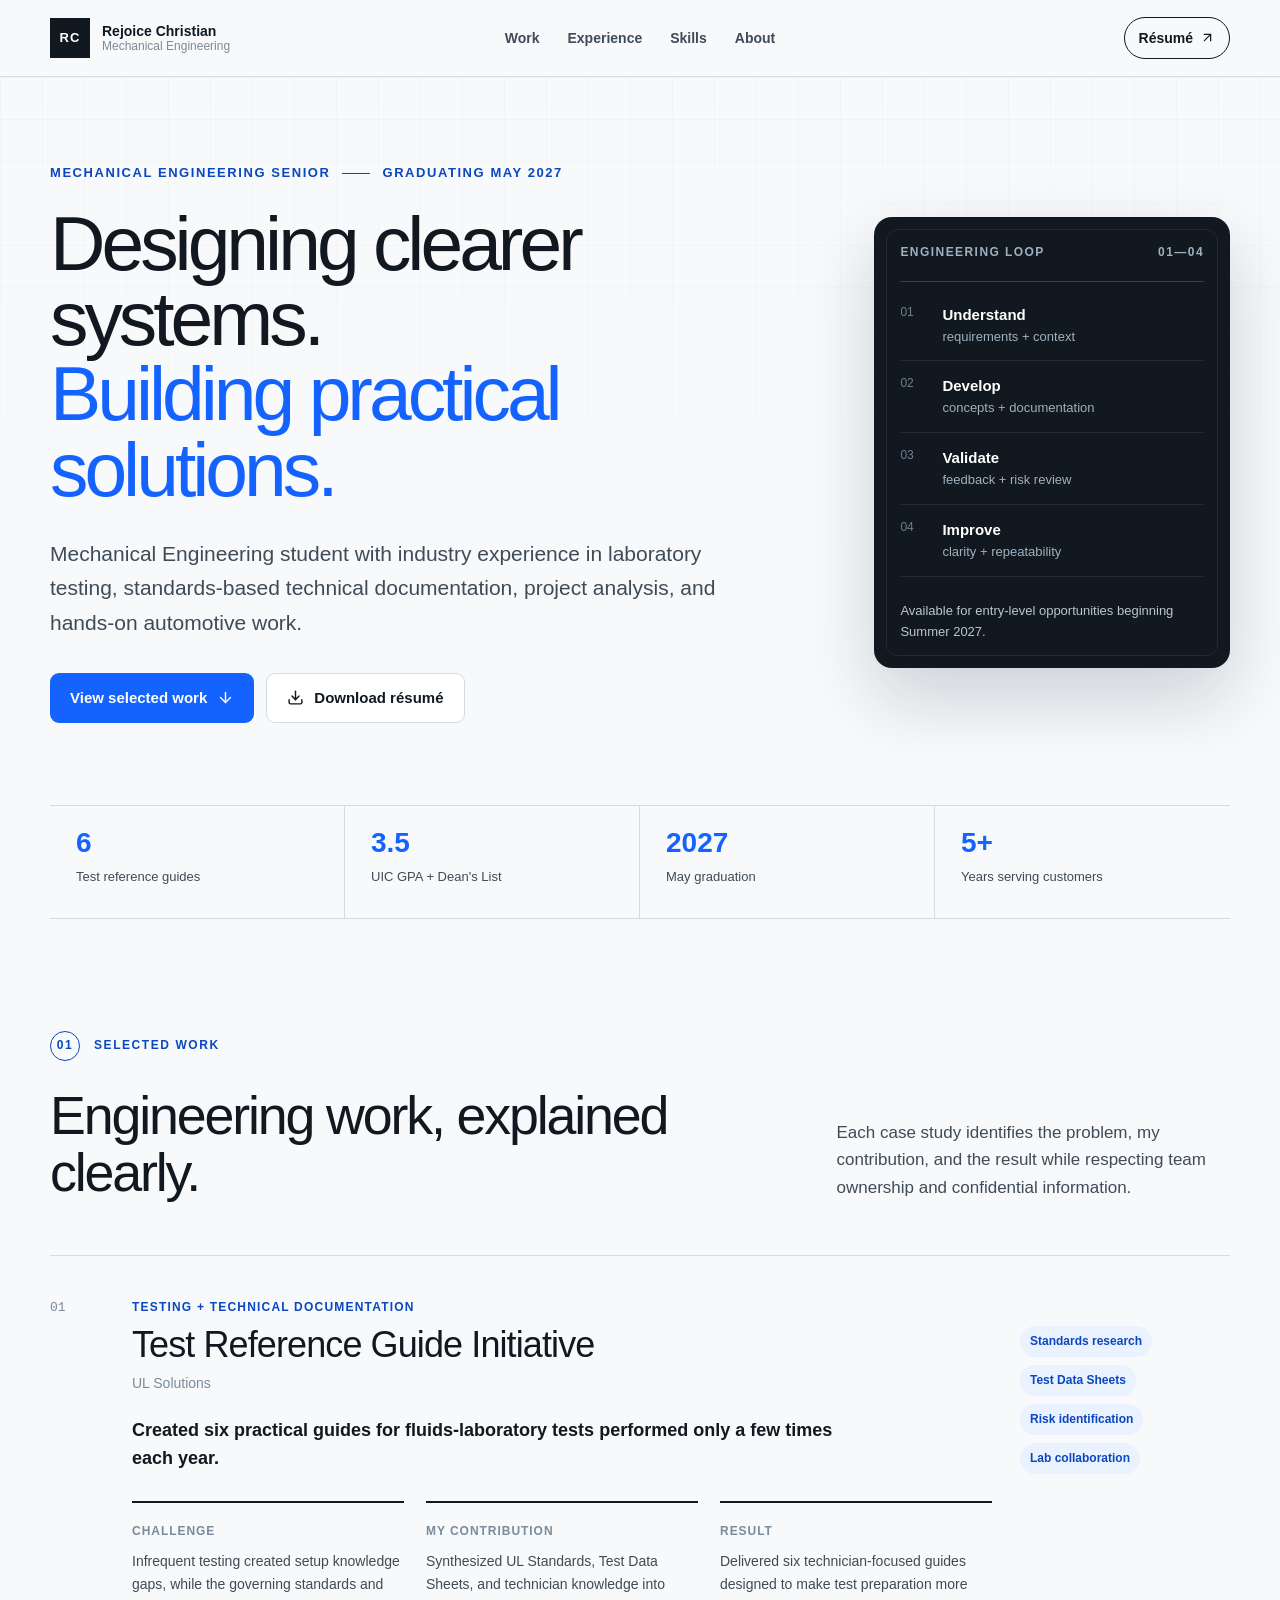
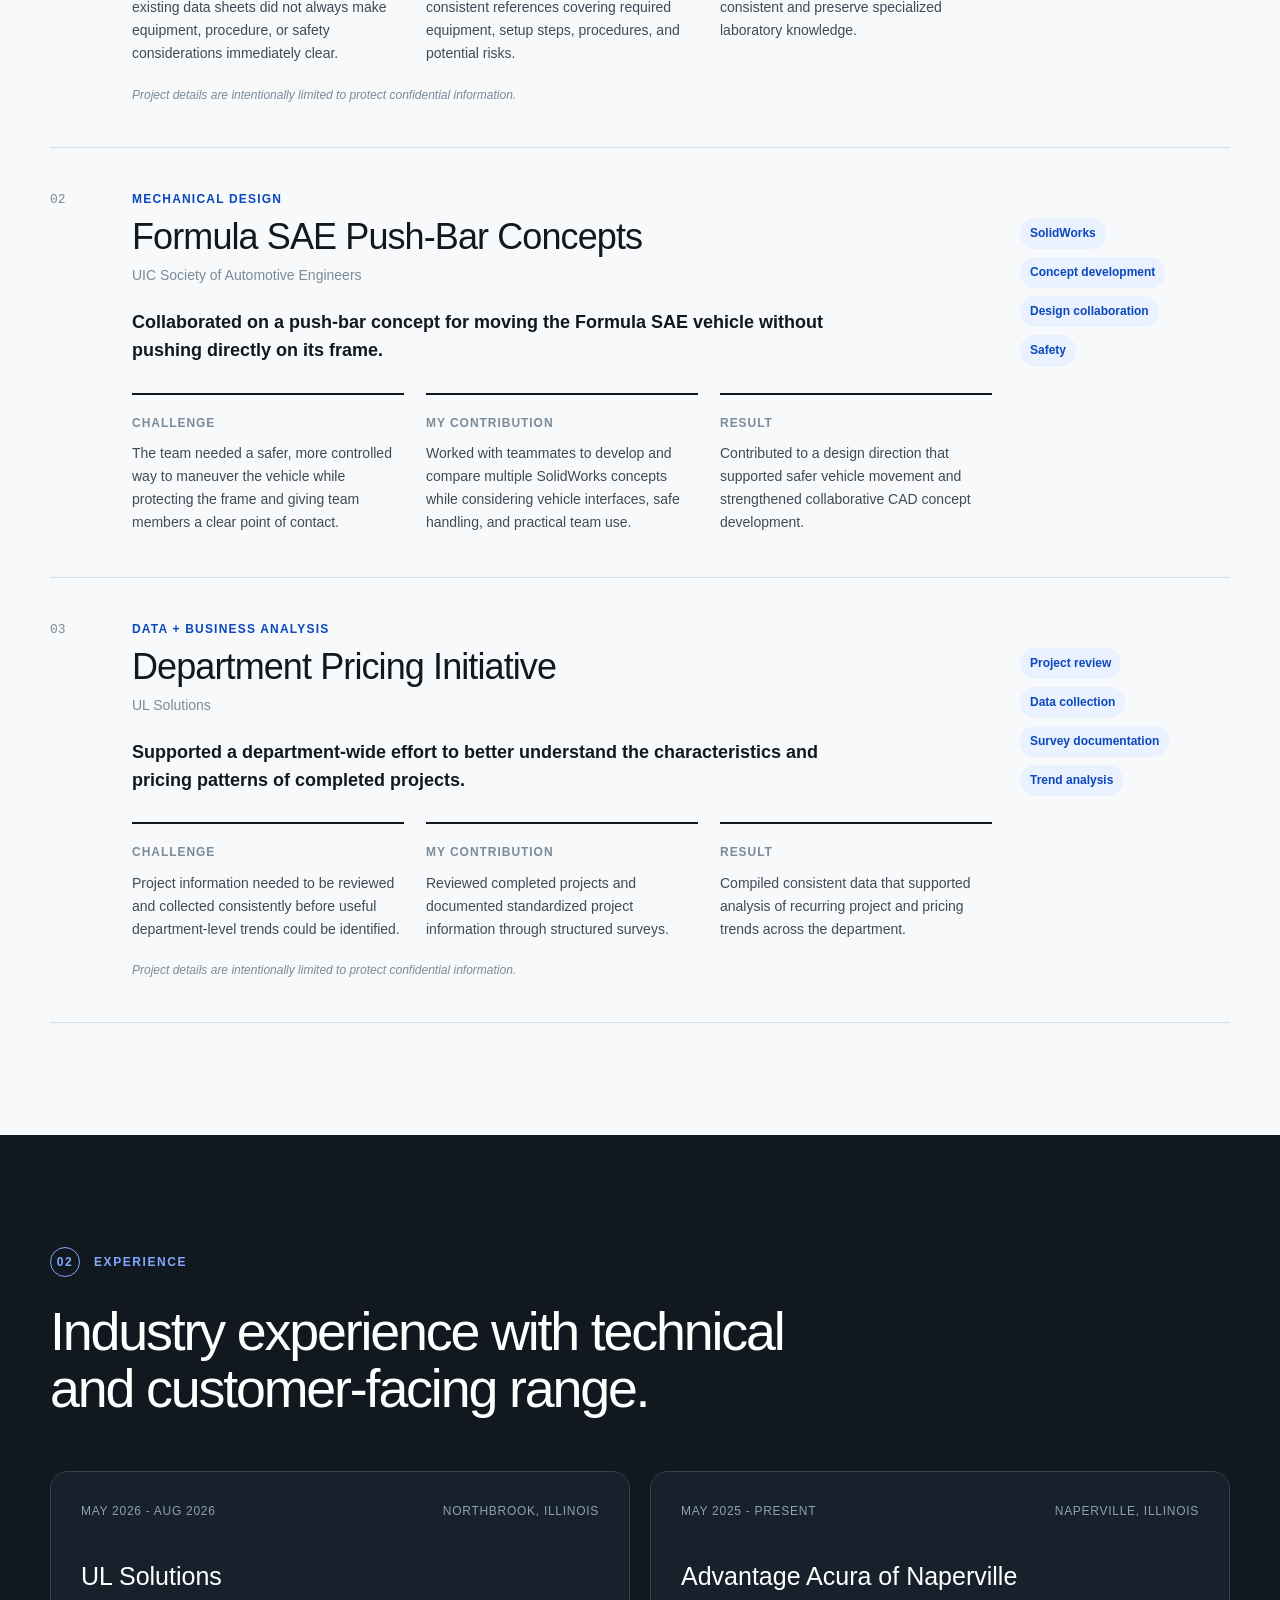
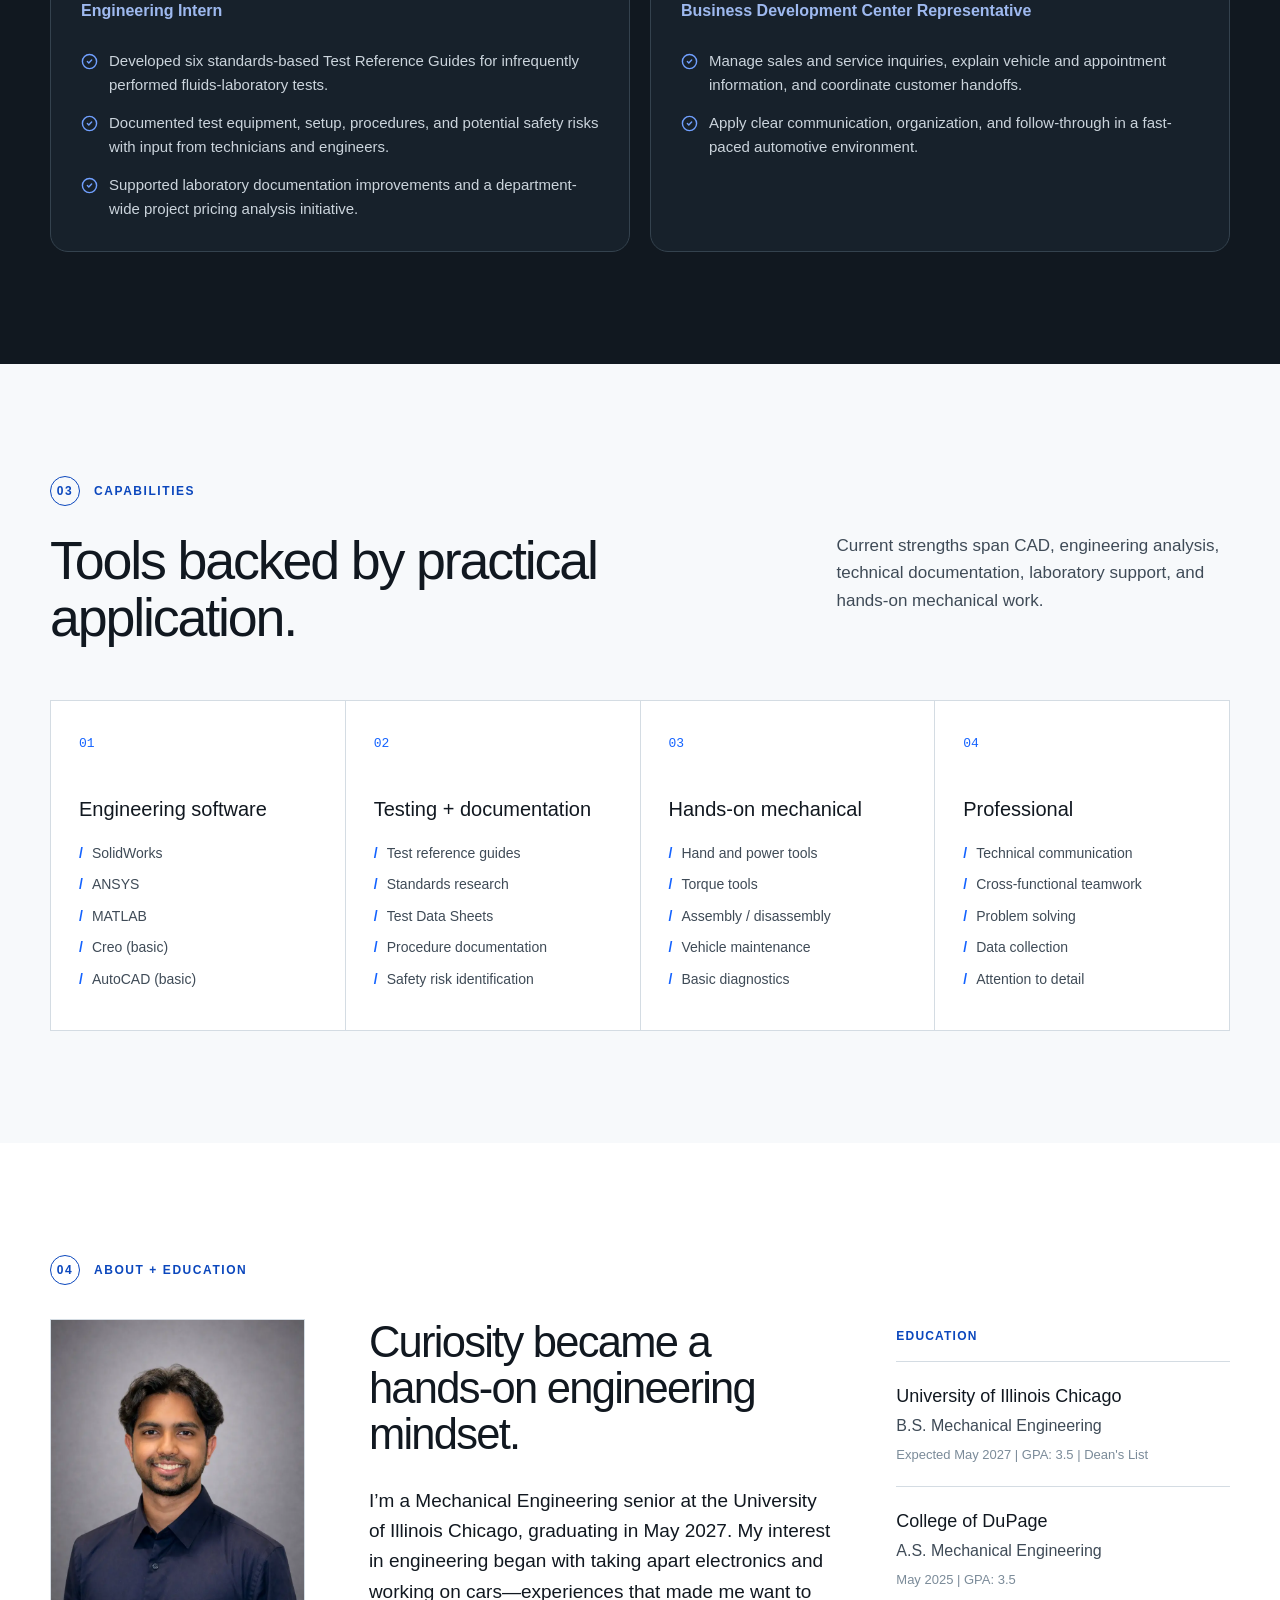
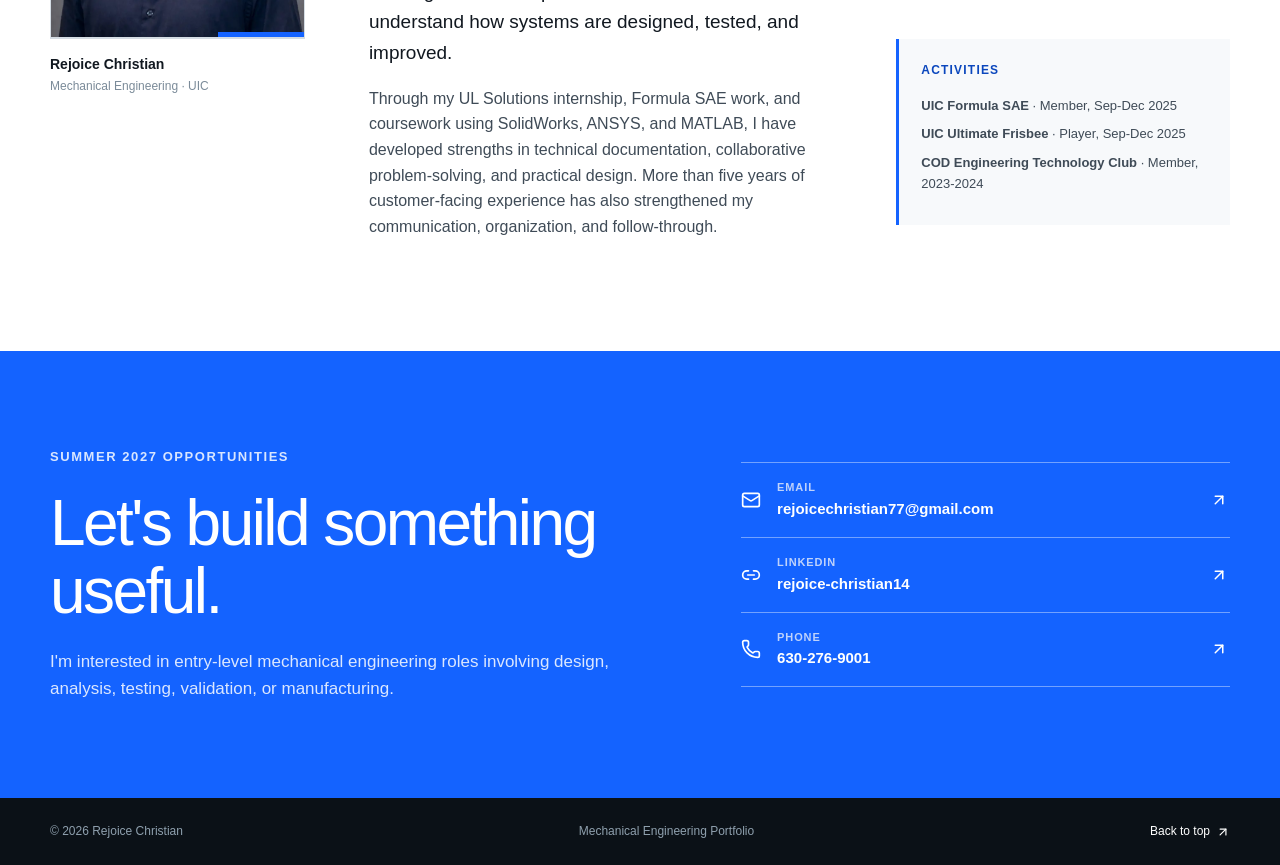
==== index.html @ 1bc26003 "Add Rejoice Christian mechanical engineering portfolio" ====
<!DOCTYPE html>
<html lang="en">
<head>
  <meta charset="UTF-8">
  <meta name="viewport" content="width=device-width, initial-scale=1">
  <title>Rejoice Christian | Mechanical Engineering Portfolio</title>
  <meta name="description" content="Mechanical engineering portfolio featuring laboratory testing, technical documentation, CAD design, project analysis, and hands-on work.">
  <meta name="theme-color" content="#1463ff">
  <link rel="icon" href="assets/favicon.svg" type="image/svg+xml">
  <link rel="stylesheet" href="assets/reset.css">
  <link rel="stylesheet" href="styles.css">
<link rel="preload" as="image" href="assets/rejoice-christian-headshot.webp"/>
</head>
<body>

<a class="skip-link" href="#main-content">Skip to main content</a>
<header class="site-header">
<nav class="nav-shell" aria-label="Primary navigation">
<a class="wordmark" href="#top" aria-label="Rejoice Christian, home">
<span class="wordmark-mark">RC</span>
<span class="wordmark-copy">
<strong>Rejoice Christian</strong>
<small>Mechanical Engineering</small>
</span>
</a>
<div class="nav-links">
<a href="#work">Work</a>
<a href="#experience">Experience</a>
<a href="#skills">Skills</a>
<a href="#about">About</a>
</div>
<a class="nav-resume" href="assets/rejoice-christian-resume.pdf" target="_blank" rel="noreferrer">Résumé <svg xmlns="http://www.w3.org/2000/svg" width="15" height="15" viewBox="0 0 24 24" fill="none" stroke="currentColor" stroke-width="2" stroke-linecap="round" stroke-linejoin="round" class="lucide lucide-arrow-up-right" aria-hidden="true">
<path d="M7 7h10v10">
</path>
<path d="M7 17 17 7">
</path>
</svg>
</a>
</nav>
</header>
<main id="main-content">
<section class="hero" id="top">
<div class="hero-grid" aria-hidden="true">
</div>
<div class="container hero-layout">
<div class="hero-copy">
<p class="eyebrow">Mechanical Engineering Senior <span>
</span> Graduating May 2027</p>
<h1>Designing clearer systems.<span>Building practical solutions.</span>
</h1>
<p class="hero-intro">Mechanical Engineering student with industry experience in laboratory testing, standards-based technical documentation, project analysis, and hands-on automotive work.</p>
<div class="hero-actions">
<a class="button button-primary" href="#work">View selected work <svg xmlns="http://www.w3.org/2000/svg" width="17" height="17" viewBox="0 0 24 24" fill="none" stroke="currentColor" stroke-width="2" stroke-linecap="round" stroke-linejoin="round" class="lucide lucide-arrow-down" aria-hidden="true">
<path d="M12 5v14">
</path>
<path d="m19 12-7 7-7-7">
</path>
</svg>
</a>
<a class="button button-secondary" href="assets/rejoice-christian-resume.pdf" target="_blank" rel="noreferrer">
<svg xmlns="http://www.w3.org/2000/svg" width="17" height="17" viewBox="0 0 24 24" fill="none" stroke="currentColor" stroke-width="2" stroke-linecap="round" stroke-linejoin="round" class="lucide lucide-download" aria-hidden="true">
<path d="M12 15V3">
</path>
<path d="M21 15v4a2 2 0 0 1-2 2H5a2 2 0 0 1-2-2v-4">
</path>
<path d="m7 10 5 5 5-5">
</path>
</svg> Download résumé</a>
</div>
</div>
<aside class="process-panel" aria-label="Engineering approach">
<div class="panel-topline">
<span>Engineering loop</span>
<span>01—04</span>
</div>
<ol>
<li>
<span>01</span>
<strong>Understand</strong>
<small>requirements + context</small>
</li>
<li>
<span>02</span>
<strong>Develop</strong>
<small>concepts + documentation</small>
</li>
<li>
<span>03</span>
<strong>Validate</strong>
<small>feedback + risk review</small>
</li>
<li>
<span>04</span>
<strong>Improve</strong>
<small>clarity + repeatability</small>
</li>
</ol>
<p>Available for entry-level opportunities beginning Summer 2027.</p>
</aside>
</div>
<div class="container stat-strip" aria-label="Career highlights">
<div class="stat">
<strong>6</strong>
<span>Test reference guides</span>
</div>
<div class="stat">
<strong>3.5</strong>
<span>UIC GPA + Dean&#x27;s List</span>
</div>
<div class="stat">
<strong>2027</strong>
<span>May graduation</span>
</div>
<div class="stat">
<strong>5+</strong>
<span>Years serving customers</span>
</div>
</div>
</section>
<section class="section section-work" id="work">
<div class="container">
<div class="section-label" aria-hidden="true">
<span>01</span>
<span>Selected work</span>
</div>
<div class="section-heading">
<h2>Engineering work, explained clearly.</h2>
<p>Each case study identifies the problem, my contribution, and the result while respecting team ownership and confidential information.</p>
</div>
<div class="project-list">
<article class="project-card">
<div class="project-index">01</div>
<div class="project-main">
<p class="project-category">Testing + Technical Documentation</p>
<h3>Test Reference Guide Initiative</h3>
<p class="project-org">UL Solutions</p>
<p class="project-summary">Created six practical guides for fluids-laboratory tests performed only a few times each year.</p>
<div class="project-details">
<div>
<span>Challenge</span>
<p>Infrequent testing created setup knowledge gaps, while the governing standards and existing data sheets did not always make equipment, procedure, or safety considerations immediately clear.</p>
</div>
<div>
<span>My contribution</span>
<p>Synthesized UL Standards, Test Data Sheets, and technician knowledge into consistent references covering required equipment, setup steps, procedures, and potential risks.</p>
</div>
<div>
<span>Result</span>
<p>Delivered six technician-focused guides designed to make test preparation more consistent and preserve specialized laboratory knowledge.</p>
</div>
</div>
<p class="confidential-note">Project details are intentionally limited to protect confidential information.</p>
</div>
<div class="project-tools" aria-label="Project tools and skills">
<span>Standards research</span>
<span>Test Data Sheets</span>
<span>Risk identification</span>
<span>Lab collaboration</span>
</div>
</article>
<article class="project-card">
<div class="project-index">02</div>
<div class="project-main">
<p class="project-category">Mechanical Design</p>
<h3>Formula SAE Push-Bar Concepts</h3>
<p class="project-org">UIC Society of Automotive Engineers</p>
<p class="project-summary">Collaborated on a push-bar concept for moving the Formula SAE vehicle without pushing directly on its frame.</p>
<div class="project-details">
<div>
<span>Challenge</span>
<p>The team needed a safer, more controlled way to maneuver the vehicle while protecting the frame and giving team members a clear point of contact.</p>
</div>
<div>
<span>My contribution</span>
<p>Worked with teammates to develop and compare multiple SolidWorks concepts while considering vehicle interfaces, safe handling, and practical team use.</p>
</div>
<div>
<span>Result</span>
<p>Contributed to a design direction that supported safer vehicle movement and strengthened collaborative CAD concept development.</p>
</div>
</div>
</div>
<div class="project-tools" aria-label="Project tools and skills">
<span>SolidWorks</span>
<span>Concept development</span>
<span>Design collaboration</span>
<span>Safety</span>
</div>
</article>
<article class="project-card">
<div class="project-index">03</div>
<div class="project-main">
<p class="project-category">Data + Business Analysis</p>
<h3>Department Pricing Initiative</h3>
<p class="project-org">UL Solutions</p>
<p class="project-summary">Supported a department-wide effort to better understand the characteristics and pricing patterns of completed projects.</p>
<div class="project-details">
<div>
<span>Challenge</span>
<p>Project information needed to be reviewed and collected consistently before useful department-level trends could be identified.</p>
</div>
<div>
<span>My contribution</span>
<p>Reviewed completed projects and documented standardized project information through structured surveys.</p>
</div>
<div>
<span>Result</span>
<p>Compiled consistent data that supported analysis of recurring project and pricing trends across the department.</p>
</div>
</div>
<p class="confidential-note">Project details are intentionally limited to protect confidential information.</p>
</div>
<div class="project-tools" aria-label="Project tools and skills">
<span>Project review</span>
<span>Data collection</span>
<span>Survey documentation</span>
<span>Trend analysis</span>
</div>
</article>
</div>
</div>
</section>
<section class="section section-dark" id="experience">
<div class="container">
<div class="section-label" aria-hidden="true">
<span>02</span>
<span>Experience</span>
</div>
<div class="section-heading light-heading">
<h2>Industry experience with technical and customer-facing range.</h2>
</div>
<div class="experience-grid">
<article class="experience-card">
<div class="experience-meta">
<span>May 2026 - Aug 2026</span>
<span>Northbrook, Illinois</span>
</div>
<h3>UL Solutions</h3>
<p class="experience-role">Engineering Intern</p>
<ul>
<li>
<svg xmlns="http://www.w3.org/2000/svg" width="17" height="17" viewBox="0 0 24 24" fill="none" stroke="currentColor" stroke-width="2" stroke-linecap="round" stroke-linejoin="round" class="lucide lucide-circle-check" aria-hidden="true">
<circle cx="12" cy="12" r="10">
</circle>
<path d="m9 12 2 2 4-4">
</path>
</svg>Developed six standards-based Test Reference Guides for infrequently performed fluids-laboratory tests.</li>
<li>
<svg xmlns="http://www.w3.org/2000/svg" width="17" height="17" viewBox="0 0 24 24" fill="none" stroke="currentColor" stroke-width="2" stroke-linecap="round" stroke-linejoin="round" class="lucide lucide-circle-check" aria-hidden="true">
<circle cx="12" cy="12" r="10">
</circle>
<path d="m9 12 2 2 4-4">
</path>
</svg>Documented test equipment, setup, procedures, and potential safety risks with input from technicians and engineers.</li>
<li>
<svg xmlns="http://www.w3.org/2000/svg" width="17" height="17" viewBox="0 0 24 24" fill="none" stroke="currentColor" stroke-width="2" stroke-linecap="round" stroke-linejoin="round" class="lucide lucide-circle-check" aria-hidden="true">
<circle cx="12" cy="12" r="10">
</circle>
<path d="m9 12 2 2 4-4">
</path>
</svg>Supported laboratory documentation improvements and a department-wide project pricing analysis initiative.</li>
</ul>
</article>
<article class="experience-card">
<div class="experience-meta">
<span>May 2025 - Present</span>
<span>Naperville, Illinois</span>
</div>
<h3>Advantage Acura of Naperville</h3>
<p class="experience-role">Business Development Center Representative</p>
<ul>
<li>
<svg xmlns="http://www.w3.org/2000/svg" width="17" height="17" viewBox="0 0 24 24" fill="none" stroke="currentColor" stroke-width="2" stroke-linecap="round" stroke-linejoin="round" class="lucide lucide-circle-check" aria-hidden="true">
<circle cx="12" cy="12" r="10">
</circle>
<path d="m9 12 2 2 4-4">
</path>
</svg>Manage sales and service inquiries, explain vehicle and appointment information, and coordinate customer handoffs.</li>
<li>
<svg xmlns="http://www.w3.org/2000/svg" width="17" height="17" viewBox="0 0 24 24" fill="none" stroke="currentColor" stroke-width="2" stroke-linecap="round" stroke-linejoin="round" class="lucide lucide-circle-check" aria-hidden="true">
<circle cx="12" cy="12" r="10">
</circle>
<path d="m9 12 2 2 4-4">
</path>
</svg>Apply clear communication, organization, and follow-through in a fast-paced automotive environment.</li>
</ul>
</article>
</div>
</div>
</section>
<section class="section" id="skills">
<div class="container">
<div class="section-label" aria-hidden="true">
<span>03</span>
<span>Capabilities</span>
</div>
<div class="section-heading split-heading">
<h2>Tools backed by practical application.</h2>
<p>Current strengths span CAD, engineering analysis, technical documentation, laboratory support, and hands-on mechanical work.</p>
</div>
<div class="skills-grid">
<article class="skill-card">
<span class="skill-number">01</span>
<h3>Engineering software</h3>
<ul>
<li>SolidWorks</li>
<li>ANSYS</li>
<li>MATLAB</li>
<li>Creo (basic)</li>
<li>AutoCAD (basic)</li>
</ul>
</article>
<article class="skill-card">
<span class="skill-number">02</span>
<h3>Testing + documentation</h3>
<ul>
<li>Test reference guides</li>
<li>Standards research</li>
<li>Test Data Sheets</li>
<li>Procedure documentation</li>
<li>Safety risk identification</li>
</ul>
</article>
<article class="skill-card">
<span class="skill-number">03</span>
<h3>Hands-on mechanical</h3>
<ul>
<li>Hand and power tools</li>
<li>Torque tools</li>
<li>Assembly / disassembly</li>
<li>Vehicle maintenance</li>
<li>Basic diagnostics</li>
</ul>
</article>
<article class="skill-card">
<span class="skill-number">04</span>
<h3>Professional</h3>
<ul>
<li>Technical communication</li>
<li>Cross-functional teamwork</li>
<li>Problem solving</li>
<li>Data collection</li>
<li>Attention to detail</li>
</ul>
</article>
</div>
</div>
</section>
<section class="section section-about" id="about">
<div class="container">
<div class="section-label" aria-hidden="true">
<span>04</span>
<span>About + education</span>
</div>
<div class="about-layout">
<figure class="about-portrait">
<div class="portrait-frame">
<img src="assets/rejoice-christian-headshot.webp" alt="Rejoice Christian, Mechanical Engineering student" width="800" height="1200"/>
</div>
<figcaption>
<strong>Rejoice Christian</strong>
<span>Mechanical Engineering · UIC</span>
</figcaption>
</figure>
<div class="about-copy">
<h2>Curiosity became a hands-on engineering mindset.</h2>
<p class="about-lead">I’m a Mechanical Engineering senior at the University of Illinois Chicago, graduating in May 2027. My interest in engineering began with taking apart electronics and working on cars—experiences that made me want to understand how systems are designed, tested, and improved.</p>
<p>Through my UL Solutions internship, Formula SAE work, and coursework using SolidWorks, ANSYS, and MATLAB, I have developed strengths in technical documentation, collaborative problem-solving, and practical design. More than five years of customer-facing experience has also strengthened my communication, organization, and follow-through.</p>
</div>
<div class="education-stack">
<p class="mini-label">Education</p>
<article class="education-card">
<h3>University of Illinois Chicago</h3>
<p>B.S. Mechanical Engineering</p>
<span>Expected May 2027 | GPA: 3.5 | Dean&#x27;s List</span>
</article>
<article class="education-card">
<h3>College of DuPage</h3>
<p>A.S. Mechanical Engineering</p>
<span>May 2025 | GPA: 3.5</span>
</article>
<div class="activity-note">
<p class="mini-label">Activities</p>
<p>
<strong>UIC Formula SAE</strong> · Member, Sep-Dec 2025</p>
<p>
<strong>UIC Ultimate Frisbee</strong> · Player, Sep-Dec 2025</p>
<p>
<strong>COD Engineering Technology Club</strong> · Member, 2023-2024</p>
</div>
</div>
</div>
</div>
</section>
<section class="contact-section" id="contact">
<div class="container contact-layout">
<div>
<p class="eyebrow eyebrow-light">Summer 2027 opportunities</p>
<h2>Let&#x27;s build something useful.</h2>
<p>I&#x27;m interested in entry-level mechanical engineering roles involving design, analysis, testing, validation, or manufacturing.</p>
</div>
<div class="contact-links">
<a href="mailto:rejoicechristian77@gmail.com">
<svg xmlns="http://www.w3.org/2000/svg" width="20" height="20" viewBox="0 0 24 24" fill="none" stroke="currentColor" stroke-width="2" stroke-linecap="round" stroke-linejoin="round" class="lucide lucide-mail" aria-hidden="true">
<path d="m22 7-8.991 5.727a2 2 0 0 1-2.009 0L2 7">
</path>
<rect x="2" y="4" width="20" height="16" rx="2">
</rect>
</svg>
<span>
<small>Email</small>rejoicechristian77@gmail.com</span>
<svg xmlns="http://www.w3.org/2000/svg" width="18" height="18" viewBox="0 0 24 24" fill="none" stroke="currentColor" stroke-width="2" stroke-linecap="round" stroke-linejoin="round" class="lucide lucide-arrow-up-right" aria-hidden="true">
<path d="M7 7h10v10">
</path>
<path d="M7 17 17 7">
</path>
</svg>
</a>
<a href="https://www.linkedin.com/in/rejoice-christian14" target="_blank" rel="noreferrer">
<svg xmlns="http://www.w3.org/2000/svg" width="20" height="20" viewBox="0 0 24 24" fill="none" stroke="currentColor" stroke-width="2" stroke-linecap="round" stroke-linejoin="round" class="lucide lucide-link2 lucide-link-2" aria-hidden="true">
<path d="M9 17H7A5 5 0 0 1 7 7h2">
</path>
<path d="M15 7h2a5 5 0 1 1 0 10h-2">
</path>
<line x1="8" x2="16" y1="12" y2="12">
</line>
</svg>
<span>
<small>LinkedIn</small>rejoice-christian14</span>
<svg xmlns="http://www.w3.org/2000/svg" width="18" height="18" viewBox="0 0 24 24" fill="none" stroke="currentColor" stroke-width="2" stroke-linecap="round" stroke-linejoin="round" class="lucide lucide-arrow-up-right" aria-hidden="true">
<path d="M7 7h10v10">
</path>
<path d="M7 17 17 7">
</path>
</svg>
</a>
<a href="tel:+16302769001">
<svg xmlns="http://www.w3.org/2000/svg" width="20" height="20" viewBox="0 0 24 24" fill="none" stroke="currentColor" stroke-width="2" stroke-linecap="round" stroke-linejoin="round" class="lucide lucide-phone" aria-hidden="true">
<path d="M13.832 16.568a1 1 0 0 0 1.213-.303l.355-.465A2 2 0 0 1 17 15h3a2 2 0 0 1 2 2v3a2 2 0 0 1-2 2A18 18 0 0 1 2 4a2 2 0 0 1 2-2h3a2 2 0 0 1 2 2v3a2 2 0 0 1-.8 1.6l-.468.351a1 1 0 0 0-.292 1.233 14 14 0 0 0 6.392 6.384">
</path>
</svg>
<span>
<small>Phone</small>630-276-9001</span>
<svg xmlns="http://www.w3.org/2000/svg" width="18" height="18" viewBox="0 0 24 24" fill="none" stroke="currentColor" stroke-width="2" stroke-linecap="round" stroke-linejoin="round" class="lucide lucide-arrow-up-right" aria-hidden="true">
<path d="M7 7h10v10">
</path>
<path d="M7 17 17 7">
</path>
</svg>
</a>
</div>
</div>
</section>
</main>
<footer>
<div class="container footer-layout">
<p>© 2026 Rejoice Christian</p>
<p>Mechanical Engineering Portfolio</p>
<a href="#top">Back to top <svg xmlns="http://www.w3.org/2000/svg" width="14" height="14" viewBox="0 0 24 24" fill="none" stroke="currentColor" stroke-width="2" stroke-linecap="round" stroke-linejoin="round" class="lucide lucide-arrow-up-right" aria-hidden="true">
<path d="M7 7h10v10">
</path>
<path d="M7 17 17 7">
</path>
</svg>
</a>
</div>
</footer>
</body>
</html>
---- styles.css ----
/* Edit the colors in :root and the section styles below. */
:root {
  --ink: #111820;
  --ink-soft: #3f4b57;
  --paper: #f7f9fb;
  --white: #ffffff;
  --line: #d4dce3;
  --line-dark: #34424e;
  --blue: #1463ff;
  --blue-dark: #0b47bd;
  --blue-pale: #eaf1ff;
  --steel: #7b8b99;
  --radius: 18px;
}

* { box-sizing: border-box; }
html { scroll-behavior: smooth; scroll-padding-top: 86px; }
body {
  margin: 0;
  background: var(--paper);
  color: var(--ink);
  font-family: Arial, Helvetica, sans-serif;
  font-size: 16px;
  line-height: 1.6;
  text-rendering: optimizeLegibility;
}
a { color: inherit; text-decoration: none; }
button, a { -webkit-tap-highlight-color: transparent; }
.container { width: min(1180px, calc(100% - 48px)); margin-inline: auto; }

.skip-link {
  position: fixed;
  left: 16px;
  top: -60px;
  z-index: 100;
  padding: 10px 14px;
  background: var(--blue);
  color: var(--white);
  border-radius: 6px;
}
.skip-link:focus { top: 12px; }

.site-header {
  position: sticky;
  top: 0;
  z-index: 50;
  border-bottom: 1px solid rgba(212, 220, 227, 0.9);
  background: rgba(247, 249, 251, 0.92);
  backdrop-filter: blur(18px);
}
.nav-shell {
  width: min(1180px, calc(100% - 48px));
  height: 76px;
  margin-inline: auto;
  display: grid;
  grid-template-columns: 1fr auto 1fr;
  align-items: center;
  gap: 28px;
}
.wordmark { display: inline-flex; align-items: center; gap: 12px; width: max-content; }
.wordmark-mark {
  display: grid;
  place-items: center;
  width: 40px;
  height: 40px;
  background: var(--ink);
  color: var(--white);
  font-size: 13px;
  font-weight: 800;
  letter-spacing: 0.08em;
}
.wordmark-copy { display: flex; flex-direction: column; line-height: 1.18; }
.wordmark-copy strong { font-size: 14px; }
.wordmark-copy small { color: var(--steel); font-size: 12px; }
.nav-links { display: flex; gap: 28px; align-items: center; }
.nav-links a { color: var(--ink-soft); font-size: 14px; font-weight: 700; }
.nav-links a:hover, .nav-links a:focus-visible { color: var(--blue); }
.nav-resume {
  justify-self: end;
  display: inline-flex;
  align-items: center;
  gap: 7px;
  padding: 9px 14px;
  border: 1px solid var(--ink);
  border-radius: 999px;
  font-size: 14px;
  font-weight: 700;
  transition: 160ms ease;
}
.nav-resume:hover, .nav-resume:focus-visible { background: var(--ink); color: var(--white); }

.hero {
  position: relative;
  overflow: hidden;
  padding: 86px 0 0;
  background: var(--paper);
}
.hero-grid {
  position: absolute;
  inset: 0;
  opacity: 0.55;
  background-image:
    linear-gradient(rgba(17, 24, 32, 0.045) 1px, transparent 1px),
    linear-gradient(90deg, rgba(17, 24, 32, 0.045) 1px, transparent 1px);
  background-size: 42px 42px;
  mask-image: linear-gradient(to bottom, black, transparent 82%);
  pointer-events: none;
}
.hero-layout {
  position: relative;
  display: grid;
  grid-template-columns: minmax(0, 1.55fr) minmax(320px, 0.75fr);
  align-items: center;
  gap: clamp(48px, 7vw, 96px);
}
.eyebrow {
  display: flex;
  align-items: center;
  gap: 12px;
  margin: 0 0 22px;
  color: var(--blue-dark);
  font-size: 13px;
  font-weight: 800;
  letter-spacing: 0.12em;
  text-transform: uppercase;
}
.eyebrow span { width: 28px; height: 1px; background: currentColor; }
.hero h1 {
  max-width: 820px;
  margin: 0;
  font-size: clamp(48px, 6vw, 82px);
  line-height: 0.98;
  letter-spacing: -0.052em;
}
.hero h1 span { display: block; color: var(--blue); }
.hero-intro {
  max-width: 720px;
  margin: 30px 0 0;
  color: var(--ink-soft);
  font-size: clamp(18px, 1.7vw, 21px);
  line-height: 1.65;
}
.hero-actions { display: flex; flex-wrap: wrap; gap: 12px; margin-top: 32px; }
.button {
  display: inline-flex;
  align-items: center;
  justify-content: center;
  gap: 10px;
  min-height: 50px;
  padding: 0 20px;
  border-radius: 9px;
  font-size: 15px;
  font-weight: 800;
  transition: transform 160ms ease, background 160ms ease, border-color 160ms ease;
}
.button:hover, .button:focus-visible { transform: translateY(-2px); }
.button-primary { background: var(--blue); color: var(--white); }
.button-primary:hover, .button-primary:focus-visible { background: var(--blue-dark); }
.button-secondary { background: var(--white); border: 1px solid var(--line); }
.button-secondary:hover, .button-secondary:focus-visible { border-color: var(--ink); }

.process-panel {
  position: relative;
  padding: 26px;
  background: var(--ink);
  color: var(--white);
  border-radius: var(--radius);
  box-shadow: 0 30px 70px rgba(19, 35, 48, 0.18);
}
.process-panel::before {
  content: "";
  position: absolute;
  inset: 12px;
  border: 1px solid rgba(255, 255, 255, 0.08);
  border-radius: 12px;
  pointer-events: none;
}
.panel-topline {
  position: relative;
  display: flex;
  justify-content: space-between;
  padding-bottom: 18px;
  border-bottom: 1px solid var(--line-dark);
  color: #9eb0c0;
  font-size: 12px;
  font-weight: 800;
  letter-spacing: 0.12em;
  text-transform: uppercase;
}
.process-panel ol { position: relative; list-style: none; margin: 0; padding: 8px 0; }
.process-panel li {
  display: grid;
  grid-template-columns: 32px 1fr;
  gap: 0 10px;
  padding: 13px 0;
  border-bottom: 1px solid rgba(255, 255, 255, 0.08);
}
.process-panel li > span { grid-row: 1 / 3; color: #6d8294; font-size: 12px; }
.process-panel li strong { font-size: 15px; }
.process-panel li small { color: #9eb0c0; font-size: 13px; }
.process-panel > p { position: relative; margin: 16px 0 0; color: #b9c6d0; font-size: 13px; }

.stat-strip {
  position: relative;
  display: grid;
  grid-template-columns: repeat(4, 1fr);
  margin-top: 82px;
  border-top: 1px solid var(--line);
  border-bottom: 1px solid var(--line);
  background: rgba(247, 249, 251, 0.84);
}
.stat { min-height: 112px; padding: 22px 26px; border-right: 1px solid var(--line); }
.stat:last-child { border-right: 0; }
.stat strong { display: block; color: var(--blue); font-size: 28px; line-height: 1.1; }
.stat span { display: block; margin-top: 8px; color: var(--ink-soft); font-size: 13px; }

.section { padding: 112px 0; }
.section-label {
  display: flex;
  align-items: center;
  gap: 14px;
  margin-bottom: 26px;
  color: var(--blue-dark);
  font-size: 12px;
  font-weight: 800;
  letter-spacing: 0.13em;
  text-transform: uppercase;
}
.section-label span:first-child {
  display: grid;
  place-items: center;
  width: 30px;
  height: 30px;
  border: 1px solid currentColor;
  border-radius: 50%;
}
.section-heading {
  display: grid;
  grid-template-columns: minmax(0, 1.2fr) minmax(280px, 0.65fr);
  gap: 60px;
  align-items: end;
  margin-bottom: 54px;
}
.section-heading h2, .section-about h2, .contact-section h2 {
  margin: 0;
  font-size: clamp(34px, 4.2vw, 58px);
  line-height: 1.06;
  letter-spacing: -0.04em;
}
.section-heading p { margin: 0; color: var(--ink-soft); font-size: 17px; }

.project-list { border-top: 1px solid var(--line); }
.project-card {
  display: grid;
  grid-template-columns: 54px minmax(0, 1fr) 210px;
  gap: 28px;
  padding: 42px 0;
  border-bottom: 1px solid var(--line);
}
.project-index { color: var(--steel); font-family: monospace; font-size: 13px; }
.project-category { margin: 0 0 7px; color: var(--blue-dark); font-size: 12px; font-weight: 800; letter-spacing: 0.1em; text-transform: uppercase; }
.project-main h3 { margin: 0; font-size: clamp(25px, 3vw, 36px); line-height: 1.18; letter-spacing: -0.025em; }
.project-org { margin: 6px 0 0; color: var(--steel); font-size: 14px; }
.project-summary { max-width: 720px; margin: 22px 0 0; font-size: 18px; font-weight: 700; line-height: 1.55; }
.project-details { display: grid; grid-template-columns: repeat(3, 1fr); gap: 22px; margin-top: 28px; }
.project-details > div { padding-top: 14px; border-top: 2px solid var(--ink); }
.project-details span { color: var(--steel); font-size: 12px; font-weight: 800; letter-spacing: 0.08em; text-transform: uppercase; }
.project-details p { margin: 8px 0 0; color: var(--ink-soft); font-size: 14px; line-height: 1.65; }
.project-tools { display: flex; flex-direction: column; align-items: flex-start; gap: 8px; padding-top: 28px; }
.project-tools span { padding: 6px 10px; background: var(--blue-pale); color: var(--blue-dark); border-radius: 999px; font-size: 12px; font-weight: 700; }
.confidential-note { margin: 20px 0 0; color: var(--steel); font-size: 12px; font-style: italic; }

.section-dark { background: var(--ink); color: var(--white); }
.section-dark .section-label { color: #7fa9ff; }
.light-heading { grid-template-columns: minmax(0, 760px); }
.experience-grid { display: grid; grid-template-columns: 1fr 1fr; gap: 20px; }
.experience-card { padding: 30px; border: 1px solid var(--line-dark); border-radius: var(--radius); background: #17212b; }
.experience-meta { display: flex; justify-content: space-between; gap: 16px; color: #8fa0ae; font-size: 12px; text-transform: uppercase; letter-spacing: 0.06em; }
.experience-card h3 { margin: 34px 0 2px; font-size: 25px; }
.experience-role { margin: 0; color: #9eb9ef; font-weight: 700; }
.experience-card ul { display: grid; gap: 14px; margin: 26px 0 0; padding: 0; list-style: none; }
.experience-card li { display: grid; grid-template-columns: 18px 1fr; gap: 10px; color: #cbd4dc; font-size: 15px; }
.experience-card li svg { margin-top: 4px; color: #71a0ff; }

.split-heading { align-items: start; }
.skills-grid { display: grid; grid-template-columns: repeat(4, 1fr); border-top: 1px solid var(--line); border-left: 1px solid var(--line); }
.skill-card { min-height: 330px; padding: 28px; border-right: 1px solid var(--line); border-bottom: 1px solid var(--line); background: var(--white); }
.skill-number { color: var(--blue); font-family: monospace; font-size: 13px; }
.skill-card h3 { margin: 42px 0 20px; font-size: 20px; line-height: 1.25; }
.skill-card ul { display: grid; gap: 9px; margin: 0; padding: 0; list-style: none; color: var(--ink-soft); font-size: 14px; }
.skill-card li::before { content: "/"; margin-right: 9px; color: var(--blue); font-weight: 800; }

.section-about { background: var(--white); }
.section-about .section-label { margin-bottom: 34px; }
.about-layout { display: grid; grid-template-columns: minmax(210px, 0.55fr) minmax(0, 1fr) minmax(300px, 0.72fr); gap: clamp(34px, 5vw, 72px); align-items: start; }
.about-portrait { margin: 0; }
.portrait-frame { position: relative; aspect-ratio: 4 / 5; overflow: hidden; background: var(--paper); border: 1px solid var(--line); }
.portrait-frame::after { position: absolute; right: 0; bottom: 0; width: 34%; height: 5px; background: var(--blue); content: ""; }
.portrait-frame img { width: 100%; height: 100%; object-fit: cover; object-position: center 27%; }
.about-portrait figcaption { display: grid; gap: 2px; padding: 14px 0 0; border-top: 1px solid var(--line); }
.about-portrait strong { font-size: 14px; }
.about-portrait span { color: var(--steel); font-size: 12px; }
.about-copy h2 { font-size: clamp(32px, 3.4vw, 50px); }
.about-lead { margin: 28px 0 18px; color: var(--ink); font-size: 19px; line-height: 1.6; }
.about-copy > p:last-child { color: var(--ink-soft); }
.education-stack { padding-top: 8px; }
.mini-label { margin: 0 0 15px; color: var(--blue-dark); font-size: 12px; font-weight: 800; letter-spacing: 0.1em; text-transform: uppercase; }
.education-card { padding: 20px 0; border-top: 1px solid var(--line); }
.education-card h3 { margin: 0; font-size: 18px; }
.education-card p { margin: 2px 0; color: var(--ink-soft); }
.education-card span { color: var(--steel); font-size: 13px; }
.activity-note { margin-top: 28px; padding: 22px; background: var(--paper); border-left: 3px solid var(--blue); }
.activity-note p:not(.mini-label) { margin: 8px 0; color: var(--ink-soft); font-size: 13px; }

.contact-section { padding: 96px 0; background: var(--blue); color: var(--white); }
.contact-layout { display: grid; grid-template-columns: minmax(0, 1fr) minmax(360px, 0.8fr); gap: 80px; align-items: center; }
.eyebrow-light { color: #d9e6ff; }
.contact-section h2 { font-size: clamp(42px, 5vw, 68px); }
.contact-section h2 + p { max-width: 660px; margin: 22px 0 0; color: #dbe7ff; font-size: 17px; }
.contact-links { border-top: 1px solid rgba(255,255,255,0.4); }
.contact-links a { display: grid; grid-template-columns: 22px 1fr 20px; gap: 14px; align-items: center; padding: 16px 0; border-bottom: 1px solid rgba(255,255,255,0.4); }
.contact-links a:hover, .contact-links a:focus-visible { color: #dbe7ff; }
.contact-links span { display: flex; flex-direction: column; font-size: 15px; font-weight: 700; }
.contact-links small { color: #bfd2fb; font-size: 11px; font-weight: 700; text-transform: uppercase; letter-spacing: 0.08em; }

footer { padding: 24px 0; background: #0b1117; color: #8fa0ae; }
.footer-layout { display: flex; justify-content: space-between; gap: 24px; align-items: center; font-size: 12px; }
.footer-layout p { margin: 0; }
.footer-layout a { display: inline-flex; align-items: center; gap: 6px; color: var(--white); }
:focus-visible { outline: 3px solid #ffcc4d; outline-offset: 3px; }

@media (max-width: 980px) {
  .nav-shell { grid-template-columns: 1fr auto; }
  .nav-links { display: none; }
  .hero-layout, .section-heading, .contact-layout { grid-template-columns: 1fr; }
  .about-layout { grid-template-columns: minmax(220px, 0.55fr) minmax(0, 1fr); }
  .education-stack { grid-column: 1 / -1; display: grid; grid-template-columns: repeat(2, minmax(0, 1fr)); column-gap: 36px; }
  .education-stack > .mini-label, .activity-note { grid-column: 1 / -1; }
  .hero-layout { gap: 52px; }
  .process-panel { max-width: 620px; }
  .section-heading { gap: 18px; }
  .project-card { grid-template-columns: 44px minmax(0, 1fr); }
  .project-tools { grid-column: 2; flex-direction: row; flex-wrap: wrap; padding-top: 0; }
  .skills-grid { grid-template-columns: 1fr 1fr; }
  .experience-grid { grid-template-columns: 1fr; }
  .education-stack { padding-top: 8px; }
  .contact-layout { gap: 46px; }
}

@media (max-width: 700px) {
  .container, .nav-shell { width: min(100% - 32px, 1180px); }
  .site-header { position: static; }
  .nav-shell { height: 68px; }
  .wordmark-copy small { display: none; }
  .nav-resume { padding: 8px 12px; }
  .hero { padding-top: 56px; }
  .hero h1 { font-size: clamp(43px, 13vw, 64px); }
  .hero-intro { font-size: 17px; }
  .hero-actions { flex-direction: column; }
  .button { width: 100%; }
  .stat-strip { grid-template-columns: 1fr 1fr; margin-top: 58px; }
  .stat { min-height: 96px; padding: 18px; border-bottom: 1px solid var(--line); }
  .stat:nth-child(2) { border-right: 0; }
  .section { padding: 78px 0; }
  .section-heading { margin-bottom: 38px; }
  .project-card { grid-template-columns: 1fr; gap: 12px; padding: 34px 0; }
  .project-tools { grid-column: 1; }
  .project-details { grid-template-columns: 1fr; }
  .project-index { margin-bottom: 8px; }
  .experience-card { padding: 22px; }
  .experience-meta { flex-direction: column; gap: 2px; }
  .skills-grid { grid-template-columns: 1fr; }
  .skill-card { min-height: auto; }
  .about-layout, .education-stack { grid-template-columns: 1fr; }
  .about-portrait { max-width: 360px; }
  .education-stack > .mini-label, .activity-note { grid-column: auto; }
  .about-lead { font-size: 18px; }
  .contact-section { padding: 74px 0; }
  .contact-layout { grid-template-columns: 1fr; }
  .contact-links a { grid-template-columns: 22px minmax(0, 1fr) 18px; }
  .contact-links span { overflow-wrap: anywhere; }
  .footer-layout { align-items: flex-start; flex-direction: column; gap: 7px; }
}

@media (prefers-reduced-motion: reduce) {
  html { scroll-behavior: auto; }
  *, *::before, *::after { transition-duration: 0.01ms !important; }
}
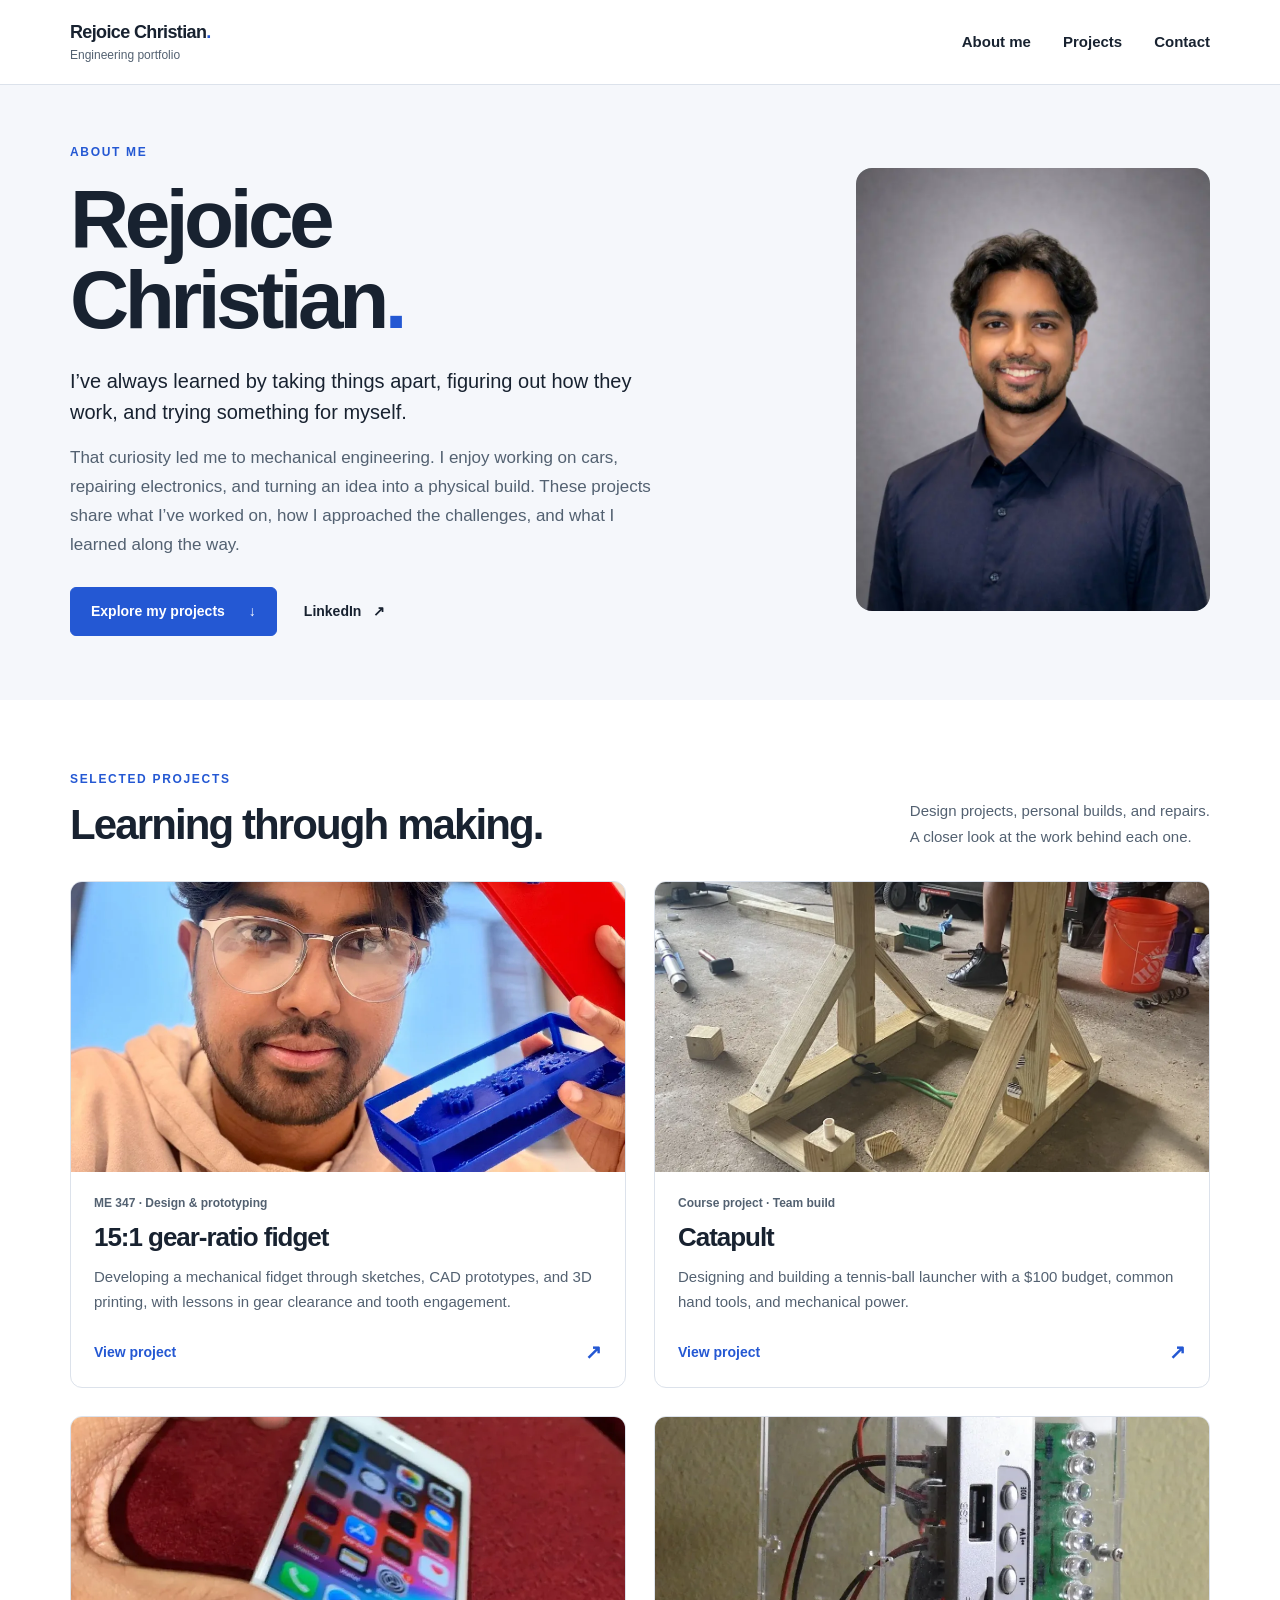
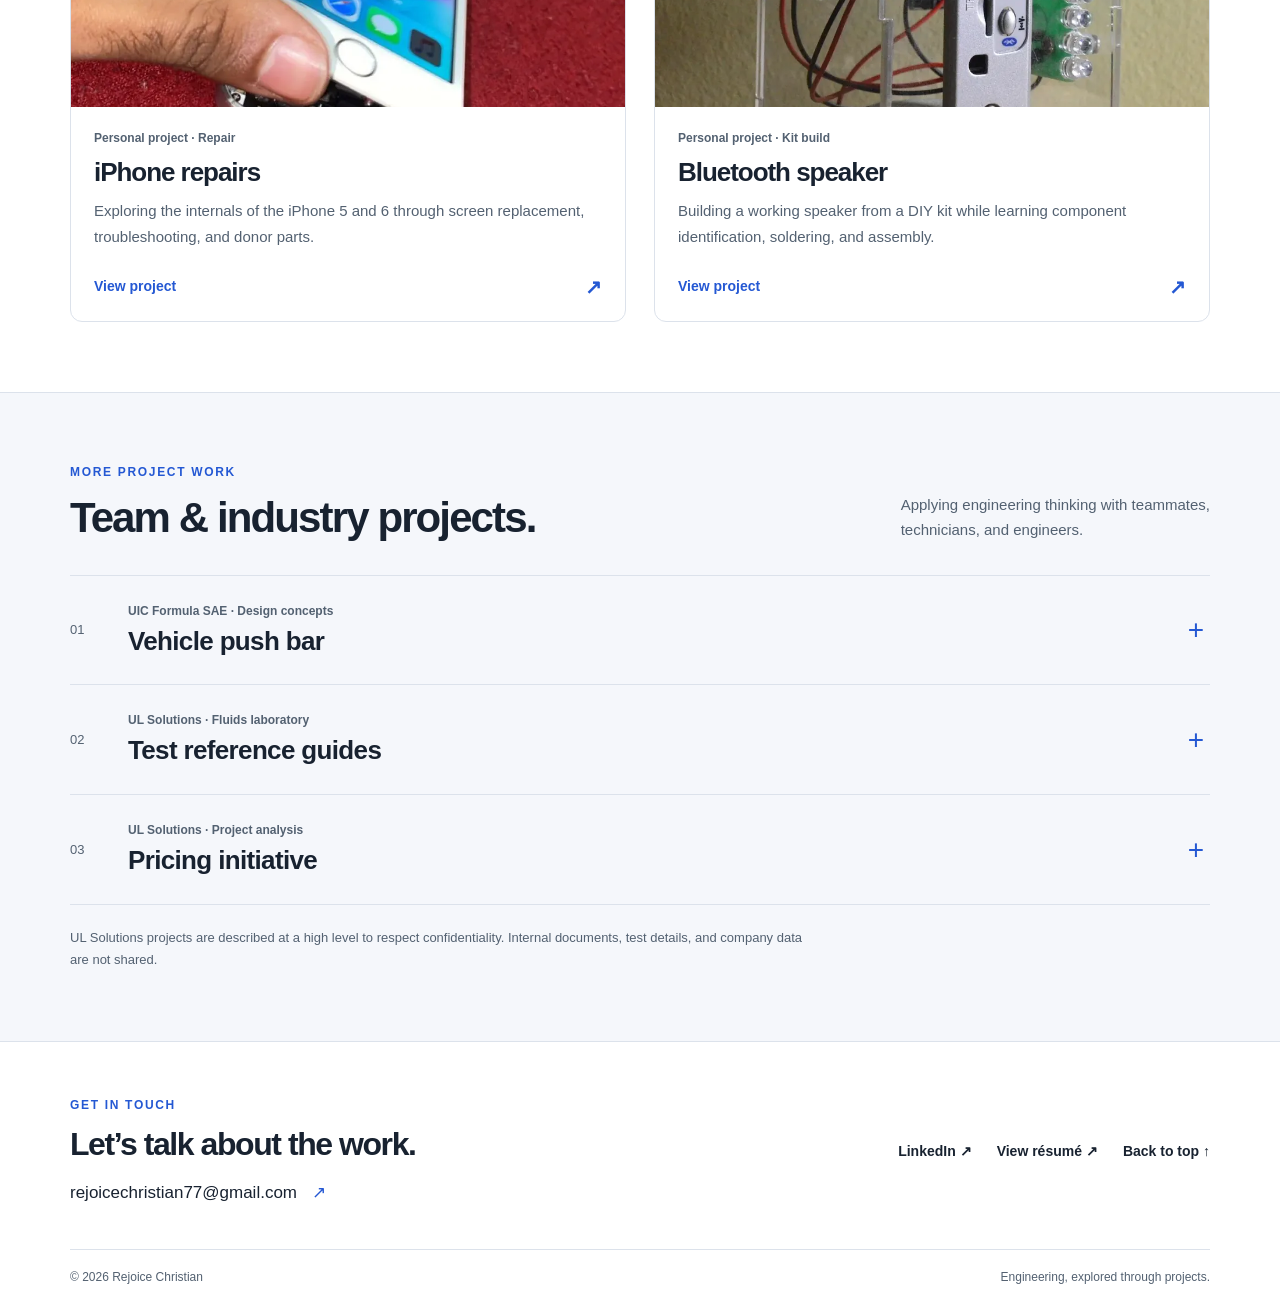
==== commit a97dcc9b: "Refocus portfolio on About Me and engineering project case studies" ====
--- a/index.html
+++ b/index.html
@@ -3,467 +3,139 @@
 <head>
   <meta charset="UTF-8">
   <meta name="viewport" content="width=device-width, initial-scale=1">
-  <title>Rejoice Christian | Mechanical Engineering Portfolio</title>
-  <meta name="description" content="Mechanical engineering portfolio featuring laboratory testing, technical documentation, CAD design, project analysis, and hands-on work.">
-  <meta name="theme-color" content="#1463ff">
+  <title>Rejoice Christian | Engineering Portfolio</title>
+  <meta name="description" content="Meet Rejoice Christian and explore his engineering projects: a 3D-printed gear fidget, team-built catapult, iPhone repairs, Bluetooth speaker, and industry work.">
+  <meta name="theme-color" content="#2458d3">
   <link rel="icon" href="assets/favicon.svg" type="image/svg+xml">
-  <link rel="stylesheet" href="assets/reset.css">
   <link rel="stylesheet" href="styles.css">
-<link rel="preload" as="image" href="assets/rejoice-christian-headshot.webp"/>
+  <link rel="preload" as="image" href="assets/rejoice-christian-headshot.webp">
 </head>
-<body>
+<body id="top">
+  <a class="skip-link" href="#main-content">Skip to main content</a>
+  <header class="site-header">
+    <nav class="container nav-shell" aria-label="Primary navigation">
+      <a class="brand" href="#top"><strong>Rejoice Christian<span class="accent">.</span></strong><span>Engineering portfolio</span></a>
+      <div class="nav-links"><a href="#about">About me</a><a href="#work">Projects</a><a href="#contact">Contact</a></div>
+    </nav>
+  </header>
+  <main id="main-content">
+    <section class="about-section" id="about" aria-labelledby="about-title">
+      <div class="container about-layout">
+        <div class="about-heading">
+          <p class="eyebrow">About me</p>
+          <h1 id="about-title">Rejoice<br> Christian<span class="accent">.</span></h1>
+        </div>
+        <figure class="portrait">
+          <img src="assets/rejoice-christian-headshot.webp" width="800" height="1200" alt="Rejoice Christian" fetchpriority="high">
+        </figure>
+        <div class="about-story">
+          <p class="lead">I’ve always learned by taking things apart, figuring out how they work, and trying something for myself.</p>
+          <p>That curiosity led me to mechanical engineering. I enjoy working on cars, repairing electronics, and turning an idea into a physical build. These projects share what I’ve worked on, how I approached the challenges, and what I learned along the way.</p>
+          <div class="intro-actions">
+            <a class="button" href="#work">Explore my projects <span aria-hidden="true">↓</span></a>
+            <a class="text-link" href="https://www.linkedin.com/in/rejoice-christian14" target="_blank" rel="noreferrer">LinkedIn <span aria-hidden="true">↗</span></a>
+          </div>
+        </div>
+      </div>
+    </section>
 
-<a class="skip-link" href="#main-content">Skip to main content</a>
-<header class="site-header">
-<nav class="nav-shell" aria-label="Primary navigation">
-<a class="wordmark" href="#top" aria-label="Rejoice Christian, home">
-<span class="wordmark-mark">RC</span>
-<span class="wordmark-copy">
-<strong>Rejoice Christian</strong>
-<small>Mechanical Engineering</small>
-</span>
-</a>
-<div class="nav-links">
-<a href="#work">Work</a>
-<a href="#experience">Experience</a>
-<a href="#skills">Skills</a>
-<a href="#about">About</a>
-</div>
-<a class="nav-resume" href="assets/rejoice-christian-resume.pdf" target="_blank" rel="noreferrer">Résumé <svg xmlns="http://www.w3.org/2000/svg" width="15" height="15" viewBox="0 0 24 24" fill="none" stroke="currentColor" stroke-width="2" stroke-linecap="round" stroke-linejoin="round" class="lucide lucide-arrow-up-right" aria-hidden="true">
-<path d="M7 7h10v10">
-</path>
-<path d="M7 17 17 7">
-</path>
-</svg>
-</a>
-</nav>
-</header>
-<main id="main-content">
-<section class="hero" id="top">
-<div class="hero-grid" aria-hidden="true">
-</div>
-<div class="container hero-layout">
-<div class="hero-copy">
-<p class="eyebrow">Mechanical Engineering Senior <span>
-</span> Graduating May 2027</p>
-<h1>Designing clearer systems.<span>Building practical solutions.</span>
-</h1>
-<p class="hero-intro">Mechanical Engineering student with industry experience in laboratory testing, standards-based technical documentation, project analysis, and hands-on automotive work.</p>
-<div class="hero-actions">
-<a class="button button-primary" href="#work">View selected work <svg xmlns="http://www.w3.org/2000/svg" width="17" height="17" viewBox="0 0 24 24" fill="none" stroke="currentColor" stroke-width="2" stroke-linecap="round" stroke-linejoin="round" class="lucide lucide-arrow-down" aria-hidden="true">
-<path d="M12 5v14">
-</path>
-<path d="m19 12-7 7-7-7">
-</path>
-</svg>
-</a>
-<a class="button button-secondary" href="assets/rejoice-christian-resume.pdf" target="_blank" rel="noreferrer">
-<svg xmlns="http://www.w3.org/2000/svg" width="17" height="17" viewBox="0 0 24 24" fill="none" stroke="currentColor" stroke-width="2" stroke-linecap="round" stroke-linejoin="round" class="lucide lucide-download" aria-hidden="true">
-<path d="M12 15V3">
-</path>
-<path d="M21 15v4a2 2 0 0 1-2 2H5a2 2 0 0 1-2-2v-4">
-</path>
-<path d="m7 10 5 5 5-5">
-</path>
-</svg> Download résumé</a>
-</div>
-</div>
-<aside class="process-panel" aria-label="Engineering approach">
-<div class="panel-topline">
-<span>Engineering loop</span>
-<span>01—04</span>
-</div>
-<ol>
-<li>
-<span>01</span>
-<strong>Understand</strong>
-<small>requirements + context</small>
-</li>
-<li>
-<span>02</span>
-<strong>Develop</strong>
-<small>concepts + documentation</small>
-</li>
-<li>
-<span>03</span>
-<strong>Validate</strong>
-<small>feedback + risk review</small>
-</li>
-<li>
-<span>04</span>
-<strong>Improve</strong>
-<small>clarity + repeatability</small>
-</li>
-</ol>
-<p>Available for entry-level opportunities beginning Summer 2027.</p>
-</aside>
-</div>
-<div class="container stat-strip" aria-label="Career highlights">
-<div class="stat">
-<strong>6</strong>
-<span>Test reference guides</span>
-</div>
-<div class="stat">
-<strong>3.5</strong>
-<span>UIC GPA + Dean&#x27;s List</span>
-</div>
-<div class="stat">
-<strong>2027</strong>
-<span>May graduation</span>
-</div>
-<div class="stat">
-<strong>5+</strong>
-<span>Years serving customers</span>
-</div>
-</div>
-</section>
-<section class="section section-work" id="work">
-<div class="container">
-<div class="section-label" aria-hidden="true">
-<span>01</span>
-<span>Selected work</span>
-</div>
-<div class="section-heading">
-<h2>Engineering work, explained clearly.</h2>
-<p>Each case study identifies the problem, my contribution, and the result while respecting team ownership and confidential information.</p>
-</div>
-<div class="project-list">
-<article class="project-card">
-<div class="project-index">01</div>
-<div class="project-main">
-<p class="project-category">Testing + Technical Documentation</p>
-<h3>Test Reference Guide Initiative</h3>
-<p class="project-org">UL Solutions</p>
-<p class="project-summary">Created six practical guides for fluids-laboratory tests performed only a few times each year.</p>
-<div class="project-details">
-<div>
-<span>Challenge</span>
-<p>Infrequent testing created setup knowledge gaps, while the governing standards and existing data sheets did not always make equipment, procedure, or safety considerations immediately clear.</p>
-</div>
-<div>
-<span>My contribution</span>
-<p>Synthesized UL Standards, Test Data Sheets, and technician knowledge into consistent references covering required equipment, setup steps, procedures, and potential risks.</p>
-</div>
-<div>
-<span>Result</span>
-<p>Delivered six technician-focused guides designed to make test preparation more consistent and preserve specialized laboratory knowledge.</p>
-</div>
-</div>
-<p class="confidential-note">Project details are intentionally limited to protect confidential information.</p>
-</div>
-<div class="project-tools" aria-label="Project tools and skills">
-<span>Standards research</span>
-<span>Test Data Sheets</span>
-<span>Risk identification</span>
-<span>Lab collaboration</span>
-</div>
-</article>
-<article class="project-card">
-<div class="project-index">02</div>
-<div class="project-main">
-<p class="project-category">Mechanical Design</p>
-<h3>Formula SAE Push-Bar Concepts</h3>
-<p class="project-org">UIC Society of Automotive Engineers</p>
-<p class="project-summary">Collaborated on a push-bar concept for moving the Formula SAE vehicle without pushing directly on its frame.</p>
-<div class="project-details">
-<div>
-<span>Challenge</span>
-<p>The team needed a safer, more controlled way to maneuver the vehicle while protecting the frame and giving team members a clear point of contact.</p>
-</div>
-<div>
-<span>My contribution</span>
-<p>Worked with teammates to develop and compare multiple SolidWorks concepts while considering vehicle interfaces, safe handling, and practical team use.</p>
-</div>
-<div>
-<span>Result</span>
-<p>Contributed to a design direction that supported safer vehicle movement and strengthened collaborative CAD concept development.</p>
-</div>
-</div>
-</div>
-<div class="project-tools" aria-label="Project tools and skills">
-<span>SolidWorks</span>
-<span>Concept development</span>
-<span>Design collaboration</span>
-<span>Safety</span>
-</div>
-</article>
-<article class="project-card">
-<div class="project-index">03</div>
-<div class="project-main">
-<p class="project-category">Data + Business Analysis</p>
-<h3>Department Pricing Initiative</h3>
-<p class="project-org">UL Solutions</p>
-<p class="project-summary">Supported a department-wide effort to better understand the characteristics and pricing patterns of completed projects.</p>
-<div class="project-details">
-<div>
-<span>Challenge</span>
-<p>Project information needed to be reviewed and collected consistently before useful department-level trends could be identified.</p>
-</div>
-<div>
-<span>My contribution</span>
-<p>Reviewed completed projects and documented standardized project information through structured surveys.</p>
-</div>
-<div>
-<span>Result</span>
-<p>Compiled consistent data that supported analysis of recurring project and pricing trends across the department.</p>
-</div>
-</div>
-<p class="confidential-note">Project details are intentionally limited to protect confidential information.</p>
-</div>
-<div class="project-tools" aria-label="Project tools and skills">
-<span>Project review</span>
-<span>Data collection</span>
-<span>Survey documentation</span>
-<span>Trend analysis</span>
-</div>
-</article>
-</div>
-</div>
-</section>
-<section class="section section-dark" id="experience">
-<div class="container">
-<div class="section-label" aria-hidden="true">
-<span>02</span>
-<span>Experience</span>
-</div>
-<div class="section-heading light-heading">
-<h2>Industry experience with technical and customer-facing range.</h2>
-</div>
-<div class="experience-grid">
-<article class="experience-card">
-<div class="experience-meta">
-<span>May 2026 - Aug 2026</span>
-<span>Northbrook, Illinois</span>
-</div>
-<h3>UL Solutions</h3>
-<p class="experience-role">Engineering Intern</p>
-<ul>
-<li>
-<svg xmlns="http://www.w3.org/2000/svg" width="17" height="17" viewBox="0 0 24 24" fill="none" stroke="currentColor" stroke-width="2" stroke-linecap="round" stroke-linejoin="round" class="lucide lucide-circle-check" aria-hidden="true">
-<circle cx="12" cy="12" r="10">
-</circle>
-<path d="m9 12 2 2 4-4">
-</path>
-</svg>Developed six standards-based Test Reference Guides for infrequently performed fluids-laboratory tests.</li>
-<li>
-<svg xmlns="http://www.w3.org/2000/svg" width="17" height="17" viewBox="0 0 24 24" fill="none" stroke="currentColor" stroke-width="2" stroke-linecap="round" stroke-linejoin="round" class="lucide lucide-circle-check" aria-hidden="true">
-<circle cx="12" cy="12" r="10">
-</circle>
-<path d="m9 12 2 2 4-4">
-</path>
-</svg>Documented test equipment, setup, procedures, and potential safety risks with input from technicians and engineers.</li>
-<li>
-<svg xmlns="http://www.w3.org/2000/svg" width="17" height="17" viewBox="0 0 24 24" fill="none" stroke="currentColor" stroke-width="2" stroke-linecap="round" stroke-linejoin="round" class="lucide lucide-circle-check" aria-hidden="true">
-<circle cx="12" cy="12" r="10">
-</circle>
-<path d="m9 12 2 2 4-4">
-</path>
-</svg>Supported laboratory documentation improvements and a department-wide project pricing analysis initiative.</li>
-</ul>
-</article>
-<article class="experience-card">
-<div class="experience-meta">
-<span>May 2025 - Present</span>
-<span>Naperville, Illinois</span>
-</div>
-<h3>Advantage Acura of Naperville</h3>
-<p class="experience-role">Business Development Center Representative</p>
-<ul>
-<li>
-<svg xmlns="http://www.w3.org/2000/svg" width="17" height="17" viewBox="0 0 24 24" fill="none" stroke="currentColor" stroke-width="2" stroke-linecap="round" stroke-linejoin="round" class="lucide lucide-circle-check" aria-hidden="true">
-<circle cx="12" cy="12" r="10">
-</circle>
-<path d="m9 12 2 2 4-4">
-</path>
-</svg>Manage sales and service inquiries, explain vehicle and appointment information, and coordinate customer handoffs.</li>
-<li>
-<svg xmlns="http://www.w3.org/2000/svg" width="17" height="17" viewBox="0 0 24 24" fill="none" stroke="currentColor" stroke-width="2" stroke-linecap="round" stroke-linejoin="round" class="lucide lucide-circle-check" aria-hidden="true">
-<circle cx="12" cy="12" r="10">
-</circle>
-<path d="m9 12 2 2 4-4">
-</path>
-</svg>Apply clear communication, organization, and follow-through in a fast-paced automotive environment.</li>
-</ul>
-</article>
-</div>
-</div>
-</section>
-<section class="section" id="skills">
-<div class="container">
-<div class="section-label" aria-hidden="true">
-<span>03</span>
-<span>Capabilities</span>
-</div>
-<div class="section-heading split-heading">
-<h2>Tools backed by practical application.</h2>
-<p>Current strengths span CAD, engineering analysis, technical documentation, laboratory support, and hands-on mechanical work.</p>
-</div>
-<div class="skills-grid">
-<article class="skill-card">
-<span class="skill-number">01</span>
-<h3>Engineering software</h3>
-<ul>
-<li>SolidWorks</li>
-<li>ANSYS</li>
-<li>MATLAB</li>
-<li>Creo (basic)</li>
-<li>AutoCAD (basic)</li>
-</ul>
-</article>
-<article class="skill-card">
-<span class="skill-number">02</span>
-<h3>Testing + documentation</h3>
-<ul>
-<li>Test reference guides</li>
-<li>Standards research</li>
-<li>Test Data Sheets</li>
-<li>Procedure documentation</li>
-<li>Safety risk identification</li>
-</ul>
-</article>
-<article class="skill-card">
-<span class="skill-number">03</span>
-<h3>Hands-on mechanical</h3>
-<ul>
-<li>Hand and power tools</li>
-<li>Torque tools</li>
-<li>Assembly / disassembly</li>
-<li>Vehicle maintenance</li>
-<li>Basic diagnostics</li>
-</ul>
-</article>
-<article class="skill-card">
-<span class="skill-number">04</span>
-<h3>Professional</h3>
-<ul>
-<li>Technical communication</li>
-<li>Cross-functional teamwork</li>
-<li>Problem solving</li>
-<li>Data collection</li>
-<li>Attention to detail</li>
-</ul>
-</article>
-</div>
-</div>
-</section>
-<section class="section section-about" id="about">
-<div class="container">
-<div class="section-label" aria-hidden="true">
-<span>04</span>
-<span>About + education</span>
-</div>
-<div class="about-layout">
-<figure class="about-portrait">
-<div class="portrait-frame">
-<img src="assets/rejoice-christian-headshot.webp" alt="Rejoice Christian, Mechanical Engineering student" width="800" height="1200"/>
-</div>
-<figcaption>
-<strong>Rejoice Christian</strong>
-<span>Mechanical Engineering · UIC</span>
-</figcaption>
-</figure>
-<div class="about-copy">
-<h2>Curiosity became a hands-on engineering mindset.</h2>
-<p class="about-lead">I’m a Mechanical Engineering senior at the University of Illinois Chicago, graduating in May 2027. My interest in engineering began with taking apart electronics and working on cars—experiences that made me want to understand how systems are designed, tested, and improved.</p>
-<p>Through my UL Solutions internship, Formula SAE work, and coursework using SolidWorks, ANSYS, and MATLAB, I have developed strengths in technical documentation, collaborative problem-solving, and practical design. More than five years of customer-facing experience has also strengthened my communication, organization, and follow-through.</p>
-</div>
-<div class="education-stack">
-<p class="mini-label">Education</p>
-<article class="education-card">
-<h3>University of Illinois Chicago</h3>
-<p>B.S. Mechanical Engineering</p>
-<span>Expected May 2027 | GPA: 3.5 | Dean&#x27;s List</span>
-</article>
-<article class="education-card">
-<h3>College of DuPage</h3>
-<p>A.S. Mechanical Engineering</p>
-<span>May 2025 | GPA: 3.5</span>
-</article>
-<div class="activity-note">
-<p class="mini-label">Activities</p>
-<p>
-<strong>UIC Formula SAE</strong> · Member, Sep-Dec 2025</p>
-<p>
-<strong>UIC Ultimate Frisbee</strong> · Player, Sep-Dec 2025</p>
-<p>
-<strong>COD Engineering Technology Club</strong> · Member, 2023-2024</p>
-</div>
-</div>
-</div>
-</div>
-</section>
-<section class="contact-section" id="contact">
-<div class="container contact-layout">
-<div>
-<p class="eyebrow eyebrow-light">Summer 2027 opportunities</p>
-<h2>Let&#x27;s build something useful.</h2>
-<p>I&#x27;m interested in entry-level mechanical engineering roles involving design, analysis, testing, validation, or manufacturing.</p>
-</div>
-<div class="contact-links">
-<a href="mailto:rejoicechristian77@gmail.com">
-<svg xmlns="http://www.w3.org/2000/svg" width="20" height="20" viewBox="0 0 24 24" fill="none" stroke="currentColor" stroke-width="2" stroke-linecap="round" stroke-linejoin="round" class="lucide lucide-mail" aria-hidden="true">
-<path d="m22 7-8.991 5.727a2 2 0 0 1-2.009 0L2 7">
-</path>
-<rect x="2" y="4" width="20" height="16" rx="2">
-</rect>
-</svg>
-<span>
-<small>Email</small>rejoicechristian77@gmail.com</span>
-<svg xmlns="http://www.w3.org/2000/svg" width="18" height="18" viewBox="0 0 24 24" fill="none" stroke="currentColor" stroke-width="2" stroke-linecap="round" stroke-linejoin="round" class="lucide lucide-arrow-up-right" aria-hidden="true">
-<path d="M7 7h10v10">
-</path>
-<path d="M7 17 17 7">
-</path>
-</svg>
-</a>
-<a href="https://www.linkedin.com/in/rejoice-christian14" target="_blank" rel="noreferrer">
-<svg xmlns="http://www.w3.org/2000/svg" width="20" height="20" viewBox="0 0 24 24" fill="none" stroke="currentColor" stroke-width="2" stroke-linecap="round" stroke-linejoin="round" class="lucide lucide-link2 lucide-link-2" aria-hidden="true">
-<path d="M9 17H7A5 5 0 0 1 7 7h2">
-</path>
-<path d="M15 7h2a5 5 0 1 1 0 10h-2">
-</path>
-<line x1="8" x2="16" y1="12" y2="12">
-</line>
-</svg>
-<span>
-<small>LinkedIn</small>rejoice-christian14</span>
-<svg xmlns="http://www.w3.org/2000/svg" width="18" height="18" viewBox="0 0 24 24" fill="none" stroke="currentColor" stroke-width="2" stroke-linecap="round" stroke-linejoin="round" class="lucide lucide-arrow-up-right" aria-hidden="true">
-<path d="M7 7h10v10">
-</path>
-<path d="M7 17 17 7">
-</path>
-</svg>
-</a>
-<a href="tel:+16302769001">
-<svg xmlns="http://www.w3.org/2000/svg" width="20" height="20" viewBox="0 0 24 24" fill="none" stroke="currentColor" stroke-width="2" stroke-linecap="round" stroke-linejoin="round" class="lucide lucide-phone" aria-hidden="true">
-<path d="M13.832 16.568a1 1 0 0 0 1.213-.303l.355-.465A2 2 0 0 1 17 15h3a2 2 0 0 1 2 2v3a2 2 0 0 1-2 2A18 18 0 0 1 2 4a2 2 0 0 1 2-2h3a2 2 0 0 1 2 2v3a2 2 0 0 1-.8 1.6l-.468.351a1 1 0 0 0-.292 1.233 14 14 0 0 0 6.392 6.384">
-</path>
-</svg>
-<span>
-<small>Phone</small>630-276-9001</span>
-<svg xmlns="http://www.w3.org/2000/svg" width="18" height="18" viewBox="0 0 24 24" fill="none" stroke="currentColor" stroke-width="2" stroke-linecap="round" stroke-linejoin="round" class="lucide lucide-arrow-up-right" aria-hidden="true">
-<path d="M7 7h10v10">
-</path>
-<path d="M7 17 17 7">
-</path>
-</svg>
-</a>
-</div>
-</div>
-</section>
-</main>
-<footer>
-<div class="container footer-layout">
-<p>© 2026 Rejoice Christian</p>
-<p>Mechanical Engineering Portfolio</p>
-<a href="#top">Back to top <svg xmlns="http://www.w3.org/2000/svg" width="14" height="14" viewBox="0 0 24 24" fill="none" stroke="currentColor" stroke-width="2" stroke-linecap="round" stroke-linejoin="round" class="lucide lucide-arrow-up-right" aria-hidden="true">
-<path d="M7 7h10v10">
-</path>
-<path d="M7 17 17 7">
-</path>
-</svg>
-</a>
-</div>
-</footer>
+    <section class="section" id="work" aria-labelledby="projects-title">
+      <div class="container">
+        <div class="section-heading">
+          <div><p class="eyebrow">Selected projects</p><h2 id="projects-title">Learning through making.</h2></div>
+          <p>Design projects, personal builds, and repairs.<br class="desktop-break"> A closer look at the work behind each one.</p>
+        </div>
+        <div class="project-grid">
+          <article class="project-card">
+            <a class="project-card-link" href="projects/gear-fidget.html">
+              <div class="project-cover gear-cover"><img src="assets/projects/gear-fidget-build.webp" width="1050" height="1400" alt="Rejoice holding the printed gear fidget with the lid removed to show the gears" loading="lazy"></div>
+              <div class="project-card-copy">
+                <p class="project-type">ME 347 · Design &amp; prototyping</p>
+                <h3>15:1 gear-ratio fidget</h3>
+                <p>Developing a mechanical fidget through sketches, CAD prototypes, and 3D printing, with lessons in gear clearance and tooth engagement.</p>
+                <span class="project-link">View project <span aria-hidden="true">↗</span></span>
+              </div>
+            </a>
+          </article>
+          <article class="project-card">
+            <a class="project-card-link" href="projects/catapult.html">
+              <div class="project-cover"><img src="assets/projects/catapult-frame.webp" width="1200" height="1202" alt="Wooden catapult frame during the team build" loading="lazy"></div>
+              <div class="project-card-copy">
+                <p class="project-type">Course project · Team build</p>
+                <h3>Catapult</h3>
+                <p>Designing and building a tennis-ball launcher with a $100 budget, common hand tools, and mechanical power.</p>
+                <span class="project-link">View project <span aria-hidden="true">↗</span></span>
+              </div>
+            </a>
+          </article>
+          <article class="project-card">
+            <a class="project-card-link" href="projects/iphone.html">
+              <div class="project-cover"><img src="assets/projects/iphone-repair.webp" width="1008" height="1128" alt="An opened iPhone with its display powered on during a repair" loading="lazy"></div>
+              <div class="project-card-copy">
+                <p class="project-type">Personal project · Repair</p>
+                <h3>iPhone repairs</h3>
+                <p>Exploring the internals of the iPhone 5 and 6 through screen replacement, troubleshooting, and donor parts.</p>
+                <span class="project-link">View project <span aria-hidden="true">↗</span></span>
+              </div>
+            </a>
+          </article>
+          <article class="project-card">
+            <a class="project-card-link" href="projects/speaker.html">
+              <div class="project-cover speaker-cover"><img src="assets/projects/speaker-build.webp" width="954" height="1500" alt="Assembled Bluetooth speaker kit in its clear enclosure" loading="lazy"></div>
+              <div class="project-card-copy">
+                <p class="project-type">Personal project · Kit build</p>
+                <h3>Bluetooth speaker</h3>
+                <p>Building a working speaker from a DIY kit while learning component identification, soldering, and assembly.</p>
+                <span class="project-link">View project <span aria-hidden="true">↗</span></span>
+              </div>
+            </a>
+          </article>
+        </div>
+      </div>
+    </section>
+
+    <section class="section industry-section" aria-labelledby="team-title">
+      <div class="container">
+        <div class="section-heading">
+          <div><p class="eyebrow">More project work</p><h2 id="team-title">Team &amp; industry projects.</h2></div>
+          <p>Applying engineering thinking with teammates,<br class="desktop-break"> technicians, and engineers.</p>
+        </div>
+        <div class="project-accordion">
+          <details class="project-detail">
+            <summary><span class="project-number" aria-hidden="true">01</span><span><span class="project-type">UIC Formula SAE · Design concepts</span><span class="detail-title">Vehicle push bar</span></span><span class="expand-icon" aria-hidden="true">+</span></summary>
+            <div class="detail-body">
+              <div><h3>The challenge</h3><p>Explore a safer way to move the Formula SAE car without pushing directly on its frame.</p></div>
+              <div><h3>My contribution</h3><p>I worked with teammates to develop different push-bar concepts in SolidWorks and discuss how each design could support moving the vehicle.</p></div>
+              <div><h3>What I practiced</h3><p>CAD modeling, comparing design concepts, and communicating ideas within a team. My involvement focused on concept development.</p></div>
+            </div>
+          </details>
+          <details class="project-detail">
+            <summary><span class="project-number" aria-hidden="true">02</span><span><span class="project-type">UL Solutions · Fluids laboratory</span><span class="detail-title">Test reference guides</span></span><span class="expand-icon" aria-hidden="true">+</span></summary>
+            <div class="detail-body">
+              <div><h3>The challenge</h3><p>Infrequently performed tests created knowledge gaps. Technicians needed clearer guidance to connect the standards, datasheets, and practical setup requirements.</p></div>
+              <div><h3>My contribution</h3><p>I created digital reference guides for six tests, combining the associated UL standards, Test Data Sheets, and lab technician guidance. The guides covered equipment, setup, procedures, and potential risks.</p></div>
+              <div><h3>The deliverable</h3><p>Standardized reference materials designed to make test information easier to find and support knowledge retention across the lab.</p></div>
+            </div>
+          </details>
+          <details class="project-detail">
+            <summary><span class="project-number" aria-hidden="true">03</span><span><span class="project-type">UL Solutions · Project analysis</span><span class="detail-title">Pricing initiative</span></span><span class="expand-icon" aria-hidden="true">+</span></summary>
+            <div class="detail-body">
+              <div><h3>The goal</h3><p>Help the department understand patterns across its completed projects as part of a pricing initiative.</p></div>
+              <div><h3>My contribution</h3><p>I reviewed completed projects and filled out structured surveys containing project information to support the team’s analysis.</p></div>
+              <div><h3>What I practiced</h3><p>Reviewing records carefully, organizing information consistently, and connecting project details to broader business questions.</p></div>
+            </div>
+          </details>
+        </div>
+        <p class="confidentiality-note">UL Solutions projects are described at a high level to respect confidentiality. Internal documents, test details, and company data are not shared.</p>
+      </div>
+    </section>
+  </main>
+  <footer class="site-footer" id="contact">
+    <div class="container footer-top">
+      <div><p class="eyebrow">Get in touch</p><h2>Let’s talk about the work.</h2><a class="contact-email" href="mailto:rejoicechristian77@gmail.com">rejoicechristian77@gmail.com <span aria-hidden="true">↗</span></a></div>
+      <div class="footer-links"><a href="https://www.linkedin.com/in/rejoice-christian14" target="_blank" rel="noreferrer">LinkedIn ↗</a><a href="assets/rejoice-christian-resume.pdf" target="_blank" rel="noreferrer">View résumé ↗</a><a href="#top">Back to top ↑</a></div>
+    </div>
+    <div class="container footer-bottom"><span>© 2026 Rejoice Christian</span><span>Engineering, explored through projects.</span></div>
+  </footer>
 </body>
 </html>
--- a/styles.css
+++ b/styles.css
@@ -1,388 +1,206 @@
-/* Edit the colors in :root and the section styles below. */
+/* Shared styles for the portfolio and project pages. */
 :root {
-  --ink: #111820;
-  --ink-soft: #3f4b57;
-  --paper: #f7f9fb;
-  --white: #ffffff;
-  --line: #d4dce3;
-  --line-dark: #34424e;
-  --blue: #1463ff;
-  --blue-dark: #0b47bd;
-  --blue-pale: #eaf1ff;
-  --steel: #7b8b99;
-  --radius: 18px;
-}
-
-* { box-sizing: border-box; }
-html { scroll-behavior: smooth; scroll-padding-top: 86px; }
-body {
-  margin: 0;
-  background: var(--paper);
-  color: var(--ink);
-  font-family: Arial, Helvetica, sans-serif;
-  font-size: 16px;
-  line-height: 1.6;
-  text-rendering: optimizeLegibility;
-}
+  --ink: #182230;
+  --muted: #536171;
+  --blue: #2458d3;
+  --blue-dark: #1741a4;
+  --paper: #f5f7fb;
+  --line: #dce2eb;
+  --white: #fff;
+}
+*, *::before, *::after { box-sizing: border-box; }
+html { scroll-behavior: smooth; scroll-padding-top: 108px; }
+body { margin: 0; color: var(--ink); background: var(--white); font: 16px/1.65 "Segoe UI", Arial, sans-serif; -webkit-font-smoothing: antialiased; }
 a { color: inherit; text-decoration: none; }
-button, a { -webkit-tap-highlight-color: transparent; }
-.container { width: min(1180px, calc(100% - 48px)); margin-inline: auto; }
-
-.skip-link {
-  position: fixed;
-  left: 16px;
-  top: -60px;
-  z-index: 100;
-  padding: 10px 14px;
-  background: var(--blue);
-  color: var(--white);
-  border-radius: 6px;
-}
-.skip-link:focus { top: 12px; }
-
-.site-header {
-  position: sticky;
-  top: 0;
-  z-index: 50;
-  border-bottom: 1px solid rgba(212, 220, 227, 0.9);
-  background: rgba(247, 249, 251, 0.92);
-  backdrop-filter: blur(18px);
-}
-.nav-shell {
-  width: min(1180px, calc(100% - 48px));
-  height: 76px;
-  margin-inline: auto;
-  display: grid;
-  grid-template-columns: 1fr auto 1fr;
-  align-items: center;
-  gap: 28px;
-}
-.wordmark { display: inline-flex; align-items: center; gap: 12px; width: max-content; }
-.wordmark-mark {
-  display: grid;
-  place-items: center;
-  width: 40px;
-  height: 40px;
-  background: var(--ink);
-  color: var(--white);
-  font-size: 13px;
-  font-weight: 800;
-  letter-spacing: 0.08em;
-}
-.wordmark-copy { display: flex; flex-direction: column; line-height: 1.18; }
-.wordmark-copy strong { font-size: 14px; }
-.wordmark-copy small { color: var(--steel); font-size: 12px; }
-.nav-links { display: flex; gap: 28px; align-items: center; }
-.nav-links a { color: var(--ink-soft); font-size: 14px; font-weight: 700; }
-.nav-links a:hover, .nav-links a:focus-visible { color: var(--blue); }
-.nav-resume {
-  justify-self: end;
-  display: inline-flex;
-  align-items: center;
-  gap: 7px;
-  padding: 9px 14px;
-  border: 1px solid var(--ink);
-  border-radius: 999px;
-  font-size: 14px;
-  font-weight: 700;
-  transition: 160ms ease;
-}
-.nav-resume:hover, .nav-resume:focus-visible { background: var(--ink); color: var(--white); }
-
-.hero {
-  position: relative;
-  overflow: hidden;
-  padding: 86px 0 0;
-  background: var(--paper);
-}
-.hero-grid {
-  position: absolute;
-  inset: 0;
-  opacity: 0.55;
-  background-image:
-    linear-gradient(rgba(17, 24, 32, 0.045) 1px, transparent 1px),
-    linear-gradient(90deg, rgba(17, 24, 32, 0.045) 1px, transparent 1px);
-  background-size: 42px 42px;
-  mask-image: linear-gradient(to bottom, black, transparent 82%);
-  pointer-events: none;
-}
-.hero-layout {
-  position: relative;
-  display: grid;
-  grid-template-columns: minmax(0, 1.55fr) minmax(320px, 0.75fr);
-  align-items: center;
-  gap: clamp(48px, 7vw, 96px);
-}
-.eyebrow {
-  display: flex;
-  align-items: center;
-  gap: 12px;
-  margin: 0 0 22px;
-  color: var(--blue-dark);
-  font-size: 13px;
-  font-weight: 800;
-  letter-spacing: 0.12em;
-  text-transform: uppercase;
-}
-.eyebrow span { width: 28px; height: 1px; background: currentColor; }
-.hero h1 {
-  max-width: 820px;
-  margin: 0;
-  font-size: clamp(48px, 6vw, 82px);
-  line-height: 0.98;
-  letter-spacing: -0.052em;
-}
-.hero h1 span { display: block; color: var(--blue); }
-.hero-intro {
-  max-width: 720px;
-  margin: 30px 0 0;
-  color: var(--ink-soft);
-  font-size: clamp(18px, 1.7vw, 21px);
-  line-height: 1.65;
-}
-.hero-actions { display: flex; flex-wrap: wrap; gap: 12px; margin-top: 32px; }
-.button {
-  display: inline-flex;
-  align-items: center;
-  justify-content: center;
-  gap: 10px;
-  min-height: 50px;
-  padding: 0 20px;
-  border-radius: 9px;
-  font-size: 15px;
-  font-weight: 800;
-  transition: transform 160ms ease, background 160ms ease, border-color 160ms ease;
-}
-.button:hover, .button:focus-visible { transform: translateY(-2px); }
-.button-primary { background: var(--blue); color: var(--white); }
-.button-primary:hover, .button-primary:focus-visible { background: var(--blue-dark); }
-.button-secondary { background: var(--white); border: 1px solid var(--line); }
-.button-secondary:hover, .button-secondary:focus-visible { border-color: var(--ink); }
-
-.process-panel {
-  position: relative;
-  padding: 26px;
-  background: var(--ink);
-  color: var(--white);
-  border-radius: var(--radius);
-  box-shadow: 0 30px 70px rgba(19, 35, 48, 0.18);
-}
-.process-panel::before {
-  content: "";
-  position: absolute;
-  inset: 12px;
-  border: 1px solid rgba(255, 255, 255, 0.08);
-  border-radius: 12px;
-  pointer-events: none;
-}
-.panel-topline {
-  position: relative;
-  display: flex;
-  justify-content: space-between;
-  padding-bottom: 18px;
-  border-bottom: 1px solid var(--line-dark);
-  color: #9eb0c0;
-  font-size: 12px;
-  font-weight: 800;
-  letter-spacing: 0.12em;
-  text-transform: uppercase;
-}
-.process-panel ol { position: relative; list-style: none; margin: 0; padding: 8px 0; }
-.process-panel li {
-  display: grid;
-  grid-template-columns: 32px 1fr;
-  gap: 0 10px;
-  padding: 13px 0;
-  border-bottom: 1px solid rgba(255, 255, 255, 0.08);
-}
-.process-panel li > span { grid-row: 1 / 3; color: #6d8294; font-size: 12px; }
-.process-panel li strong { font-size: 15px; }
-.process-panel li small { color: #9eb0c0; font-size: 13px; }
-.process-panel > p { position: relative; margin: 16px 0 0; color: #b9c6d0; font-size: 13px; }
-
-.stat-strip {
-  position: relative;
-  display: grid;
-  grid-template-columns: repeat(4, 1fr);
-  margin-top: 82px;
-  border-top: 1px solid var(--line);
-  border-bottom: 1px solid var(--line);
-  background: rgba(247, 249, 251, 0.84);
-}
-.stat { min-height: 112px; padding: 22px 26px; border-right: 1px solid var(--line); }
-.stat:last-child { border-right: 0; }
-.stat strong { display: block; color: var(--blue); font-size: 28px; line-height: 1.1; }
-.stat span { display: block; margin-top: 8px; color: var(--ink-soft); font-size: 13px; }
-
-.section { padding: 112px 0; }
-.section-label {
-  display: flex;
-  align-items: center;
-  gap: 14px;
-  margin-bottom: 26px;
-  color: var(--blue-dark);
-  font-size: 12px;
-  font-weight: 800;
-  letter-spacing: 0.13em;
-  text-transform: uppercase;
-}
-.section-label span:first-child {
-  display: grid;
-  place-items: center;
-  width: 30px;
-  height: 30px;
-  border: 1px solid currentColor;
-  border-radius: 50%;
-}
-.section-heading {
-  display: grid;
-  grid-template-columns: minmax(0, 1.2fr) minmax(280px, 0.65fr);
-  gap: 60px;
-  align-items: end;
-  margin-bottom: 54px;
-}
-.section-heading h2, .section-about h2, .contact-section h2 {
-  margin: 0;
-  font-size: clamp(34px, 4.2vw, 58px);
-  line-height: 1.06;
-  letter-spacing: -0.04em;
-}
-.section-heading p { margin: 0; color: var(--ink-soft); font-size: 17px; }
-
-.project-list { border-top: 1px solid var(--line); }
-.project-card {
-  display: grid;
-  grid-template-columns: 54px minmax(0, 1fr) 210px;
-  gap: 28px;
-  padding: 42px 0;
-  border-bottom: 1px solid var(--line);
-}
-.project-index { color: var(--steel); font-family: monospace; font-size: 13px; }
-.project-category { margin: 0 0 7px; color: var(--blue-dark); font-size: 12px; font-weight: 800; letter-spacing: 0.1em; text-transform: uppercase; }
-.project-main h3 { margin: 0; font-size: clamp(25px, 3vw, 36px); line-height: 1.18; letter-spacing: -0.025em; }
-.project-org { margin: 6px 0 0; color: var(--steel); font-size: 14px; }
-.project-summary { max-width: 720px; margin: 22px 0 0; font-size: 18px; font-weight: 700; line-height: 1.55; }
-.project-details { display: grid; grid-template-columns: repeat(3, 1fr); gap: 22px; margin-top: 28px; }
-.project-details > div { padding-top: 14px; border-top: 2px solid var(--ink); }
-.project-details span { color: var(--steel); font-size: 12px; font-weight: 800; letter-spacing: 0.08em; text-transform: uppercase; }
-.project-details p { margin: 8px 0 0; color: var(--ink-soft); font-size: 14px; line-height: 1.65; }
-.project-tools { display: flex; flex-direction: column; align-items: flex-start; gap: 8px; padding-top: 28px; }
-.project-tools span { padding: 6px 10px; background: var(--blue-pale); color: var(--blue-dark); border-radius: 999px; font-size: 12px; font-weight: 700; }
-.confidential-note { margin: 20px 0 0; color: var(--steel); font-size: 12px; font-style: italic; }
-
-.section-dark { background: var(--ink); color: var(--white); }
-.section-dark .section-label { color: #7fa9ff; }
-.light-heading { grid-template-columns: minmax(0, 760px); }
-.experience-grid { display: grid; grid-template-columns: 1fr 1fr; gap: 20px; }
-.experience-card { padding: 30px; border: 1px solid var(--line-dark); border-radius: var(--radius); background: #17212b; }
-.experience-meta { display: flex; justify-content: space-between; gap: 16px; color: #8fa0ae; font-size: 12px; text-transform: uppercase; letter-spacing: 0.06em; }
-.experience-card h3 { margin: 34px 0 2px; font-size: 25px; }
-.experience-role { margin: 0; color: #9eb9ef; font-weight: 700; }
-.experience-card ul { display: grid; gap: 14px; margin: 26px 0 0; padding: 0; list-style: none; }
-.experience-card li { display: grid; grid-template-columns: 18px 1fr; gap: 10px; color: #cbd4dc; font-size: 15px; }
-.experience-card li svg { margin-top: 4px; color: #71a0ff; }
-
-.split-heading { align-items: start; }
-.skills-grid { display: grid; grid-template-columns: repeat(4, 1fr); border-top: 1px solid var(--line); border-left: 1px solid var(--line); }
-.skill-card { min-height: 330px; padding: 28px; border-right: 1px solid var(--line); border-bottom: 1px solid var(--line); background: var(--white); }
-.skill-number { color: var(--blue); font-family: monospace; font-size: 13px; }
-.skill-card h3 { margin: 42px 0 20px; font-size: 20px; line-height: 1.25; }
-.skill-card ul { display: grid; gap: 9px; margin: 0; padding: 0; list-style: none; color: var(--ink-soft); font-size: 14px; }
-.skill-card li::before { content: "/"; margin-right: 9px; color: var(--blue); font-weight: 800; }
-
-.section-about { background: var(--white); }
-.section-about .section-label { margin-bottom: 34px; }
-.about-layout { display: grid; grid-template-columns: minmax(210px, 0.55fr) minmax(0, 1fr) minmax(300px, 0.72fr); gap: clamp(34px, 5vw, 72px); align-items: start; }
-.about-portrait { margin: 0; }
-.portrait-frame { position: relative; aspect-ratio: 4 / 5; overflow: hidden; background: var(--paper); border: 1px solid var(--line); }
-.portrait-frame::after { position: absolute; right: 0; bottom: 0; width: 34%; height: 5px; background: var(--blue); content: ""; }
-.portrait-frame img { width: 100%; height: 100%; object-fit: cover; object-position: center 27%; }
-.about-portrait figcaption { display: grid; gap: 2px; padding: 14px 0 0; border-top: 1px solid var(--line); }
-.about-portrait strong { font-size: 14px; }
-.about-portrait span { color: var(--steel); font-size: 12px; }
-.about-copy h2 { font-size: clamp(32px, 3.4vw, 50px); }
-.about-lead { margin: 28px 0 18px; color: var(--ink); font-size: 19px; line-height: 1.6; }
-.about-copy > p:last-child { color: var(--ink-soft); }
-.education-stack { padding-top: 8px; }
-.mini-label { margin: 0 0 15px; color: var(--blue-dark); font-size: 12px; font-weight: 800; letter-spacing: 0.1em; text-transform: uppercase; }
-.education-card { padding: 20px 0; border-top: 1px solid var(--line); }
-.education-card h3 { margin: 0; font-size: 18px; }
-.education-card p { margin: 2px 0; color: var(--ink-soft); }
-.education-card span { color: var(--steel); font-size: 13px; }
-.activity-note { margin-top: 28px; padding: 22px; background: var(--paper); border-left: 3px solid var(--blue); }
-.activity-note p:not(.mini-label) { margin: 8px 0; color: var(--ink-soft); font-size: 13px; }
-
-.contact-section { padding: 96px 0; background: var(--blue); color: var(--white); }
-.contact-layout { display: grid; grid-template-columns: minmax(0, 1fr) minmax(360px, 0.8fr); gap: 80px; align-items: center; }
-.eyebrow-light { color: #d9e6ff; }
-.contact-section h2 { font-size: clamp(42px, 5vw, 68px); }
-.contact-section h2 + p { max-width: 660px; margin: 22px 0 0; color: #dbe7ff; font-size: 17px; }
-.contact-links { border-top: 1px solid rgba(255,255,255,0.4); }
-.contact-links a { display: grid; grid-template-columns: 22px 1fr 20px; gap: 14px; align-items: center; padding: 16px 0; border-bottom: 1px solid rgba(255,255,255,0.4); }
-.contact-links a:hover, .contact-links a:focus-visible { color: #dbe7ff; }
-.contact-links span { display: flex; flex-direction: column; font-size: 15px; font-weight: 700; }
-.contact-links small { color: #bfd2fb; font-size: 11px; font-weight: 700; text-transform: uppercase; letter-spacing: 0.08em; }
-
-footer { padding: 24px 0; background: #0b1117; color: #8fa0ae; }
-.footer-layout { display: flex; justify-content: space-between; gap: 24px; align-items: center; font-size: 12px; }
-.footer-layout p { margin: 0; }
-.footer-layout a { display: inline-flex; align-items: center; gap: 6px; color: var(--white); }
-:focus-visible { outline: 3px solid #ffcc4d; outline-offset: 3px; }
-
+img { display: block; max-width: 100%; }
+h1, h2, h3, p, figure { margin: 0; }
+a, summary { -webkit-tap-highlight-color: transparent; }
+a:focus-visible, summary:focus-visible { outline: 3px solid var(--blue); outline-offset: 6px; border-radius: 3px; }
+::selection { color: var(--ink); background: #d4e2ff; }
+.container { width: min(1140px, calc(100% - 64px)); margin-inline: auto; }
+.accent { color: var(--blue); }
+.skip-link { position: fixed; z-index: 100; top: 10px; left: 12px; padding: 10px 16px; background: var(--ink); color: white; transform: translateY(-150%); }
+.skip-link:focus { transform: translateY(0); }
+.site-header { position: sticky; top: 0; z-index: 20; border-bottom: 1px solid var(--line); background: rgba(255,255,255,.97); }
+.nav-shell { min-height: 84px; display: flex; align-items: center; justify-content: space-between; gap: 24px; }
+.brand { display: flex; flex-direction: column; line-height: 1.25; }
+.brand strong { font-size: 18px; letter-spacing: -.035em; }
+.brand > span { margin-top: 5px; font-size: 12px; color: var(--muted); }
+.nav-links { display: flex; gap: 32px; align-items: center; font-size: 15px; font-weight: 600; }
+.nav-links a { padding-block: 8px; }
+.nav-links a:hover, .text-link:hover, .footer-links a:hover, .back-link:hover { color: var(--blue); }
+.eyebrow { margin-bottom: 15px; color: var(--blue); font-size: 12px; font-weight: 700; letter-spacing: .14em; text-transform: uppercase; }
+.about-section { padding: 58px 0 64px; background: var(--paper); }
+.about-layout { display: grid; grid-template-columns: 1.25fr .8fr; column-gap: clamp(48px, 7vw, 110px); align-items: start; }
+.about-heading { grid-column: 1; grid-row: 1; }
+.about-heading h1 { font-size: clamp(56px, 6.9vw, 82px); font-weight: 700; line-height: .99; letter-spacing: -.055em; }
+.portrait { grid-column: 2; grid-row: 1 / 3; align-self: center; width: 100%; max-width: 354px; justify-self: end; overflow: hidden; border-radius: 16px; background: #e0e4e9; }
+.portrait img { width: 100%; height: auto; aspect-ratio: 4 / 5; object-fit: cover; object-position: center 27%; }
+.about-story { grid-column: 1; grid-row: 2; margin-top: 26px; max-width: 600px; }
+.about-story .lead { font-size: 20px; line-height: 1.55; color: var(--ink); }
+.about-story p + p { margin-top: 16px; font-size: 17px; line-height: 1.7; color: var(--muted); }
+.intro-actions { display: flex; align-items: center; gap: 27px; margin-top: 27px; }
+.button { display: inline-flex; align-items: center; justify-content: center; gap: 24px; padding: 12px 20px; border: 1px solid var(--blue); border-radius: 6px; background: var(--blue); color: white; font-size: 14px; font-weight: 650; transition: background .15s ease; }
+.button:hover { background: var(--blue-dark); }
+.text-link { font-size: 14px; font-weight: 650; }
+.text-link span { margin-left: 8px; }
+.section { padding: 70px 0; }
+.section-heading { display: flex; align-items: end; justify-content: space-between; gap: 36px; margin-bottom: 32px; }
+.section-heading h2, .footer-top h2 { font-size: clamp(30px, 3.3vw, 42px); line-height: 1.18; letter-spacing: -.045em; font-weight: 650; }
+.section-heading > p { max-width: 390px; color: var(--muted); font-size: 15px; line-height: 1.7; }
+.section-heading .eyebrow { margin-bottom: 10px; }
+.project-grid { display: grid; grid-template-columns: repeat(2, minmax(0, 1fr)); gap: 28px; }
+.project-card { border: 1px solid var(--line); border-radius: 12px; overflow: hidden; background: white; transition: border-color .18s ease, box-shadow .18s ease; }
+.project-card:hover { border-color: #a5b9e7; box-shadow: 0 8px 24px rgba(24,34,48,.07); }
+.project-card-link { display: flex; flex-direction: column; height: 100%; }
+.project-card-link:focus-visible { outline-offset: -4px; }
+.project-cover { overflow: hidden; background: #e9edf3; }
+.project-cover img { width: 100%; height: 290px; object-fit: cover; object-position: center 58%; transition: transform .25s ease; }
+.speaker-cover img { object-position: center 69%; }
+.gear-cover img { object-position: center 69%; }
+.project-card:hover .project-cover img { transform: scale(1.025); }
+.project-card-copy { display: flex; flex-direction: column; flex-grow: 1; padding: 22px 23px 23px; }
+.project-type { display: block; font-size: 12px; font-weight: 600; color: var(--muted); line-height: 1.5; }
+.project-card h3 { margin: 9px 0 10px; font-size: 26px; font-weight: 650; letter-spacing: -.04em; line-height: 1.25; }
+.project-card-copy > p:not(.project-type) { color: var(--muted); font-size: 15px; line-height: 1.7; }
+.project-link { display: flex; justify-content: space-between; align-items: center; margin-top: auto; padding-top: 26px; font-size: 14px; font-weight: 650; color: var(--blue); }
+.project-link > span { font-size: 20px; line-height: 1; }
+.industry-section { background: var(--paper); border-block: 1px solid var(--line); }
+.project-accordion { border-top: 1px solid var(--line); }
+.project-detail { border-bottom: 1px solid var(--line); }
+.project-detail summary { display: grid; grid-template-columns: 34px 1fr 28px; align-items: center; gap: 24px; padding: 26px 0; cursor: pointer; list-style: none; }
+.project-detail summary::-webkit-details-marker { display: none; }
+.project-number { font-size: 13px; color: var(--muted); font-variant-numeric: tabular-nums; }
+.detail-title { display: block; margin-top: 5px; font-size: 26px; line-height: 1.3; font-weight: 600; letter-spacing: -.025em; }
+.expand-icon { width: 28px; font-size: 28px; line-height: 1; color: var(--blue); text-align: center; transition: transform .15s ease; }
+.project-detail[open] .expand-icon { transform: rotate(45deg); }
+.project-detail summary:hover .detail-title { color: var(--blue); }
+.detail-body { display: grid; grid-template-columns: repeat(3, minmax(0, 1fr)); gap: 26px; padding: 0 0 30px 58px; }
+.detail-body h3 { font-size: 14px; font-weight: 650; margin-bottom: 9px; }
+.detail-body p { font-size: 15px; color: var(--muted); line-height: 1.75; }
+.confidentiality-note { max-width: 740px; margin-top: 22px; font-size: 13px; line-height: 1.7; color: var(--muted); }
+.site-footer { padding: 54px 0 20px; }
+.footer-top { display: flex; justify-content: space-between; align-items: center; gap: 36px; padding-bottom: 42px; }
+.footer-top h2 { font-size: 32px; }
+.footer-top .eyebrow { margin-bottom: 10px; }
+.contact-email { display: inline-block; font-size: 17px; margin-top: 15px; text-underline-offset: 5px; overflow-wrap: anywhere; }
+.contact-email:hover { text-decoration: underline; }
+.contact-email span { color: var(--blue); margin-left: 10px; }
+.footer-links { display: flex; align-items: center; gap: 25px; font-size: 14px; font-weight: 600; }
+.footer-bottom { display: flex; justify-content: space-between; gap: 20px; padding-top: 18px; border-top: 1px solid var(--line); font-size: 12px; color: var(--muted); }
+/* Project detail pages. */
+.case-header { padding: 36px 0 42px; background: var(--paper); border-bottom: 1px solid var(--line); }
+.back-link { display: inline-flex; align-items: center; gap: 10px; color: var(--muted); font-size: 14px; margin-bottom: 35px; }
+.case-header h1 { max-width: 900px; font-size: clamp(44px, 6vw, 72px); line-height: 1.08; letter-spacing: -.05em; }
+.case-intro { max-width: 770px; margin-top: 20px; color: var(--muted); font-size: 20px; line-height: 1.6; }
+.project-facts { display: grid; grid-template-columns: repeat(3, 1fr); gap: 28px; max-width: 900px; padding-top: 25px; margin: 30px 0 0; border-top: 1px solid var(--line); }
+.project-facts dt { margin-bottom: 5px; color: var(--muted); font-size: 12px; font-weight: 600; }
+.project-facts dd { margin: 0; font-size: 15px; font-weight: 600; }
+.case-content { padding-top: 50px; padding-bottom: 54px; }
+.case-layout { display: grid; grid-template-columns: 1fr .95fr; gap: 60px; align-items: start; }
+.case-image { background: var(--paper); border-radius: 10px; overflow: hidden; border: 1px solid var(--line); }
+.case-image img { width: 100%; max-height: 660px; height: auto; object-fit: contain; }
+figcaption { color: var(--muted); font-size: 13px; line-height: 1.65; padding-top: 12px; }
+.case-copy section + section { margin-top: 28px; }
+.case-copy h2 { margin-bottom: 11px; font-size: 24px; font-weight: 650; letter-spacing: -.025em; line-height: 1.25; }
+.case-copy p { color: var(--muted); font-size: 16px; line-height: 1.8; }
+.case-copy p + p { margin-top: 12px; }
+.case-copy ul { padding-left: 20px; margin: 12px 0 0; color: var(--muted); }
+.case-copy li { padding-left: 2px; margin-top: 8px; font-size: 16px; line-height: 1.75; }
+.inline-link { color: var(--blue); text-decoration: underline; text-decoration-color: #bbcbed; text-underline-offset: 4px; }
+.inline-link:hover { text-decoration-color: var(--blue); }
+.archive-link { padding: 22px 25px; margin-top: 36px; border: 1px solid var(--line); border-radius: 8px; background: var(--paper); font-size: 14px; color: var(--muted); }
+.archive-link a { font-weight: 650; }
+.gallery { display: grid; grid-template-columns: 1fr 1fr; gap: 26px; margin-top: 40px; }
+.gallery .case-image img { height: 430px; object-fit: contain; }
+.project-pagination { display: flex; justify-content: space-between; align-items: center; gap: 25px; border-top: 1px solid var(--line); padding-top: 30px; margin-top: 38px; font-size: 15px; font-weight: 600; }
+.project-pagination a:hover { color: var(--blue); }
+.project-pagination span { color: var(--muted); font-size: 12px; font-weight: 400; display: block; margin-bottom: 4px; }
+.project-pagination .next-project { text-align: right; }
+.project-page .site-footer { background: var(--paper); border-top: 1px solid var(--line); }
 @media (max-width: 980px) {
-  .nav-shell { grid-template-columns: 1fr auto; }
-  .nav-links { display: none; }
-  .hero-layout, .section-heading, .contact-layout { grid-template-columns: 1fr; }
-  .about-layout { grid-template-columns: minmax(220px, 0.55fr) minmax(0, 1fr); }
-  .education-stack { grid-column: 1 / -1; display: grid; grid-template-columns: repeat(2, minmax(0, 1fr)); column-gap: 36px; }
-  .education-stack > .mini-label, .activity-note { grid-column: 1 / -1; }
-  .hero-layout { gap: 52px; }
-  .process-panel { max-width: 620px; }
-  .section-heading { gap: 18px; }
-  .project-card { grid-template-columns: 44px minmax(0, 1fr); }
-  .project-tools { grid-column: 2; flex-direction: row; flex-wrap: wrap; padding-top: 0; }
-  .skills-grid { grid-template-columns: 1fr 1fr; }
-  .experience-grid { grid-template-columns: 1fr; }
-  .education-stack { padding-top: 8px; }
-  .contact-layout { gap: 46px; }
-}
-
-@media (max-width: 700px) {
-  .container, .nav-shell { width: min(100% - 32px, 1180px); }
-  .site-header { position: static; }
-  .nav-shell { height: 68px; }
-  .wordmark-copy small { display: none; }
-  .nav-resume { padding: 8px 12px; }
-  .hero { padding-top: 56px; }
-  .hero h1 { font-size: clamp(43px, 13vw, 64px); }
-  .hero-intro { font-size: 17px; }
-  .hero-actions { flex-direction: column; }
-  .button { width: 100%; }
-  .stat-strip { grid-template-columns: 1fr 1fr; margin-top: 58px; }
-  .stat { min-height: 96px; padding: 18px; border-bottom: 1px solid var(--line); }
-  .stat:nth-child(2) { border-right: 0; }
-  .section { padding: 78px 0; }
-  .section-heading { margin-bottom: 38px; }
-  .project-card { grid-template-columns: 1fr; gap: 12px; padding: 34px 0; }
-  .project-tools { grid-column: 1; }
-  .project-details { grid-template-columns: 1fr; }
-  .project-index { margin-bottom: 8px; }
-  .experience-card { padding: 22px; }
-  .experience-meta { flex-direction: column; gap: 2px; }
-  .skills-grid { grid-template-columns: 1fr; }
-  .skill-card { min-height: auto; }
-  .about-layout, .education-stack { grid-template-columns: 1fr; }
-  .about-portrait { max-width: 360px; }
-  .education-stack > .mini-label, .activity-note { grid-column: auto; }
-  .about-lead { font-size: 18px; }
-  .contact-section { padding: 74px 0; }
-  .contact-layout { grid-template-columns: 1fr; }
-  .contact-links a { grid-template-columns: 22px minmax(0, 1fr) 18px; }
-  .contact-links span { overflow-wrap: anywhere; }
-  .footer-layout { align-items: flex-start; flex-direction: column; gap: 7px; }
-}
-
+  .about-layout { column-gap: 48px; }
+  .about-story .lead { font-size: 18px; }
+  .about-story p + p { font-size: 16px; }
+  .section-heading { display: block; }
+  .section-heading > p { margin-top: 15px; max-width: 620px; }
+  .desktop-break { display: none; }
+  .project-grid { gap: 18px; }
+  .project-cover img { height: 210px; }
+  .project-card-copy { padding: 20px; }
+  .project-card h3 { font-size: 24px; }
+  .footer-top { align-items: start; }
+  .footer-links { flex-direction: column; align-items: start; gap: 12px; }
+  .case-layout { gap: 36px; }
+}
+@media (max-width: 760px) {
+  html { scroll-padding-top: 98px; }
+  .container { width: calc(100% - 40px); }
+  .nav-shell { min-height: 76px; gap: 20px; }
+  .nav-links { gap: 20px; font-size: 14px; }
+  .brand strong { font-size: 16px; }
+  .brand > span { font-size: 11px; }
+  .about-section { padding: 34px 0 42px; }
+  .about-layout { grid-template-columns: 1fr 150px; gap: 25px 25px; align-items: center; }
+  .about-heading h1 { font-size: clamp(48px, 8.4vw, 62px); }
+  .portrait { grid-row: 1; width: 150px; border-radius: 10px; }
+  .about-story { grid-column: 1 / -1; grid-row: 2; margin-top: 0; max-width: none; }
+  .about-story .lead { font-size: 19px; }
+  .eyebrow { margin-bottom: 12px; font-size: 11px; }
+  .intro-actions { margin-top: 23px; }
+  .section { padding: 44px 0; }
+  .section-heading { margin-bottom: 25px; }
+  .section-heading h2 { max-width: 580px; }
+  .project-grid { grid-template-columns: 1fr; gap: 24px; }
+  .project-cover img { height: clamp(230px, 55vw, 360px); }
+  .project-card-copy { padding: 23px; }
+  .project-card h3 { font-size: 28px; }
+  .project-card-copy > p:not(.project-type) { max-width: 570px; font-size: 16px; }
+  .project-link { padding-top: 22px; }
+  .project-detail summary { gap: 15px; grid-template-columns: 26px 1fr 24px; padding: 23px 0; }
+  .detail-title { font-size: 23px; }
+  .detail-body { grid-template-columns: 1fr; gap: 20px; padding-left: 41px; }
+  .site-footer { padding-top: 40px; }
+  .footer-top { gap: 30px; flex-direction: column; padding-bottom: 30px; }
+  .footer-top h2 { font-size: 30px; }
+  .footer-links { flex-direction: row; flex-wrap: wrap; gap: 23px; }
+  .footer-bottom { font-size: 11px; }
+  .case-header { padding-top: 26px; padding-bottom: 32px; }
+  .back-link { margin-bottom: 28px; }
+  .case-header h1 { font-size: 48px; }
+  .case-intro { font-size: 18px; }
+  .project-facts { gap: 20px; }
+  .project-facts dd { font-size: 14px; }
+  .case-content { padding-top: 32px; padding-bottom: 35px; }
+  .case-layout { grid-template-columns: 1fr; gap: 34px; }
+  .case-image img { max-height: 610px; }
+  .gallery .case-image img { height: 330px; }
+}
+@media (max-width: 470px) {
+  html { scroll-padding-top: 124px; }
+  .nav-shell { min-height: 96px; flex-wrap: wrap; justify-content: flex-start; gap: 12px; padding-top: 15px; padding-bottom: 10px; }
+  .brand { width: 100%; }
+  .brand > span { display: none; }
+  .nav-links { width: 100%; gap: 28px; font-size: 13px; }
+  .nav-links a { padding-block: 3px; }
+  .about-layout { grid-template-columns: minmax(0, 1fr) 116px; gap: 24px 12px; }
+  .portrait { width: 116px; }
+  .about-heading h1 { font-size: clamp(36px, 10vw, 46px); }
+  .about-story .lead { font-size: 18px; }
+  .intro-actions { gap: 23px; }
+  .button { padding: 12px 16px; gap: 16px; font-size: 13px; }
+  .text-link { font-size: 13px; }
+  .section-heading h2 { font-size: 32px; }
+  .footer-bottom { flex-direction: column; gap: 4px; }
+  .contact-email { font-size: 15px; }
+  .project-facts { grid-template-columns: 1fr; gap: 15px; }
+  .project-facts dt { margin-bottom: 2px; }
+  .case-header h1 { font-size: 42px; }
+  .gallery { grid-template-columns: 1fr; }
+  .gallery .case-image img { height: auto; max-height: 560px; }
+  .project-pagination { font-size: 14px; gap: 20px; }
+}
 @media (prefers-reduced-motion: reduce) {
   html { scroll-behavior: auto; }
-  *, *::before, *::after { transition-duration: 0.01ms !important; }
-}
+  *, *::before, *::after { transition: none !important; animation: none !important; }
+}
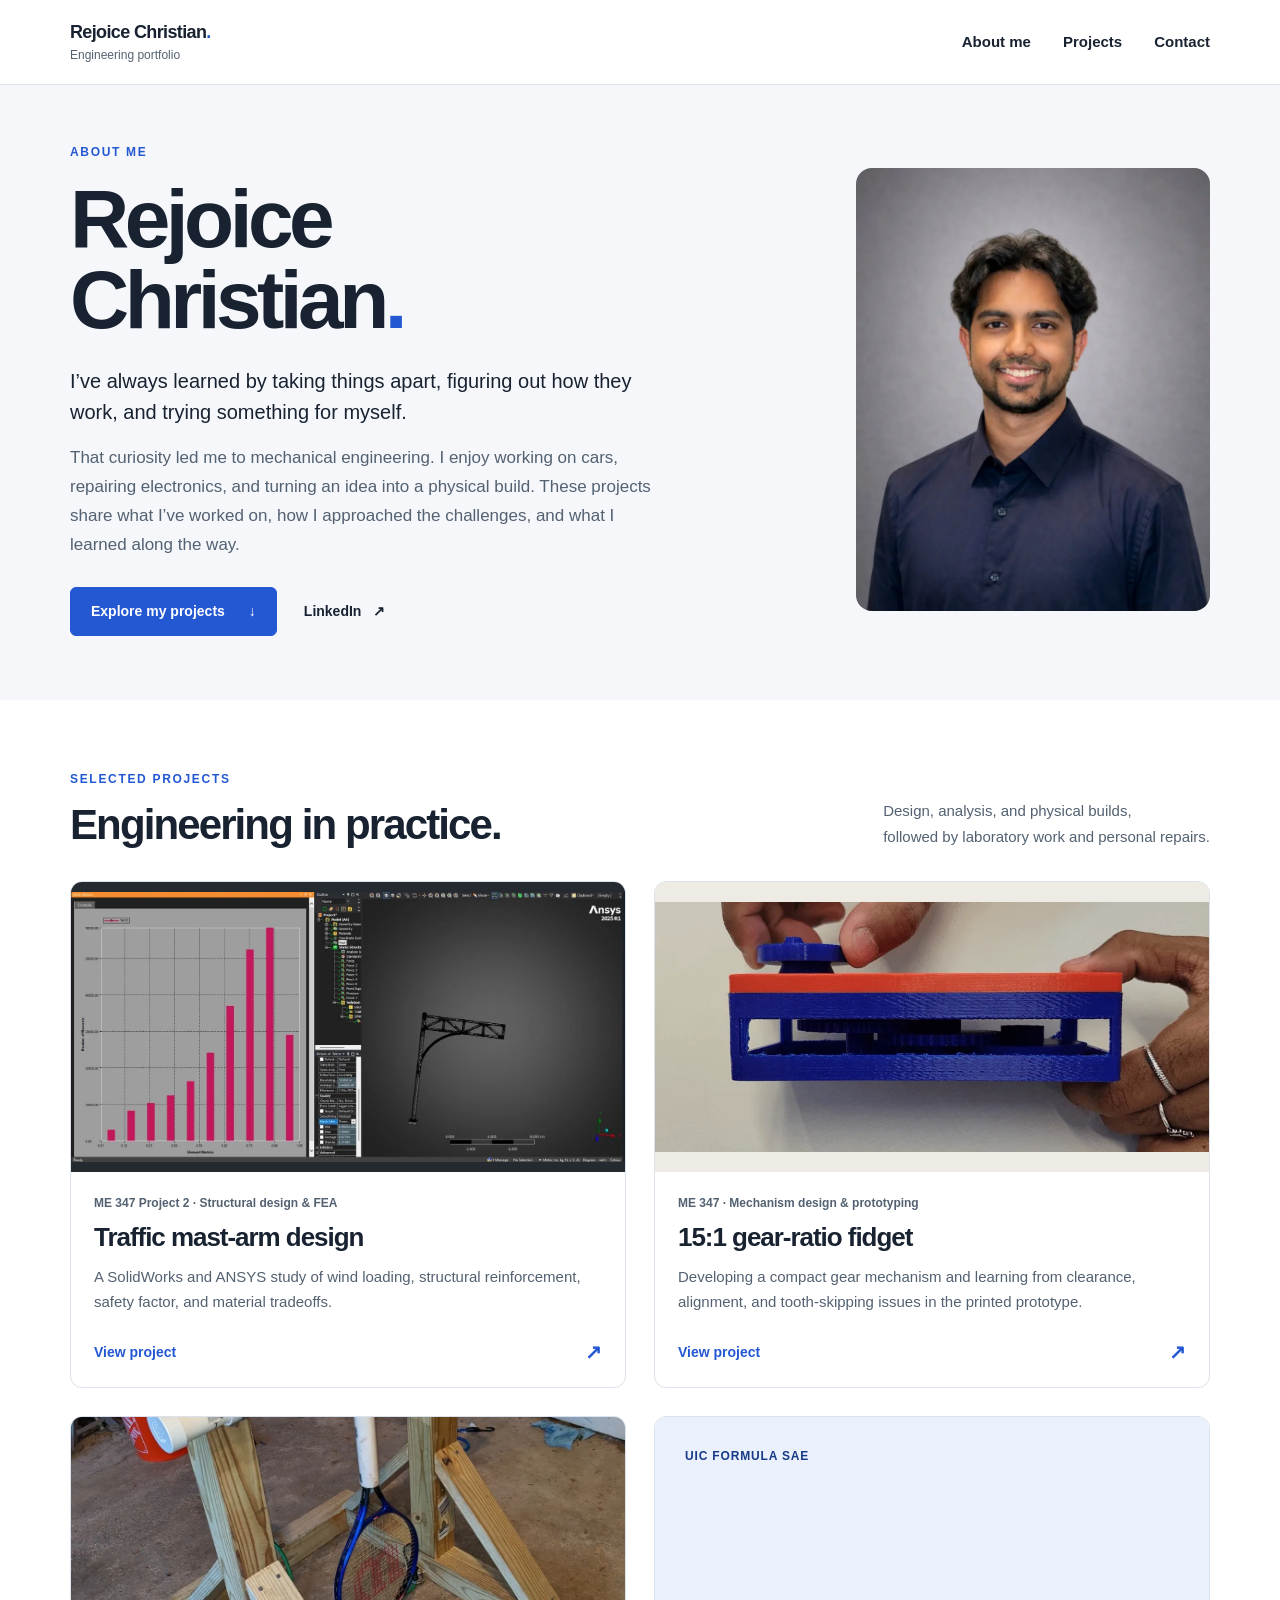
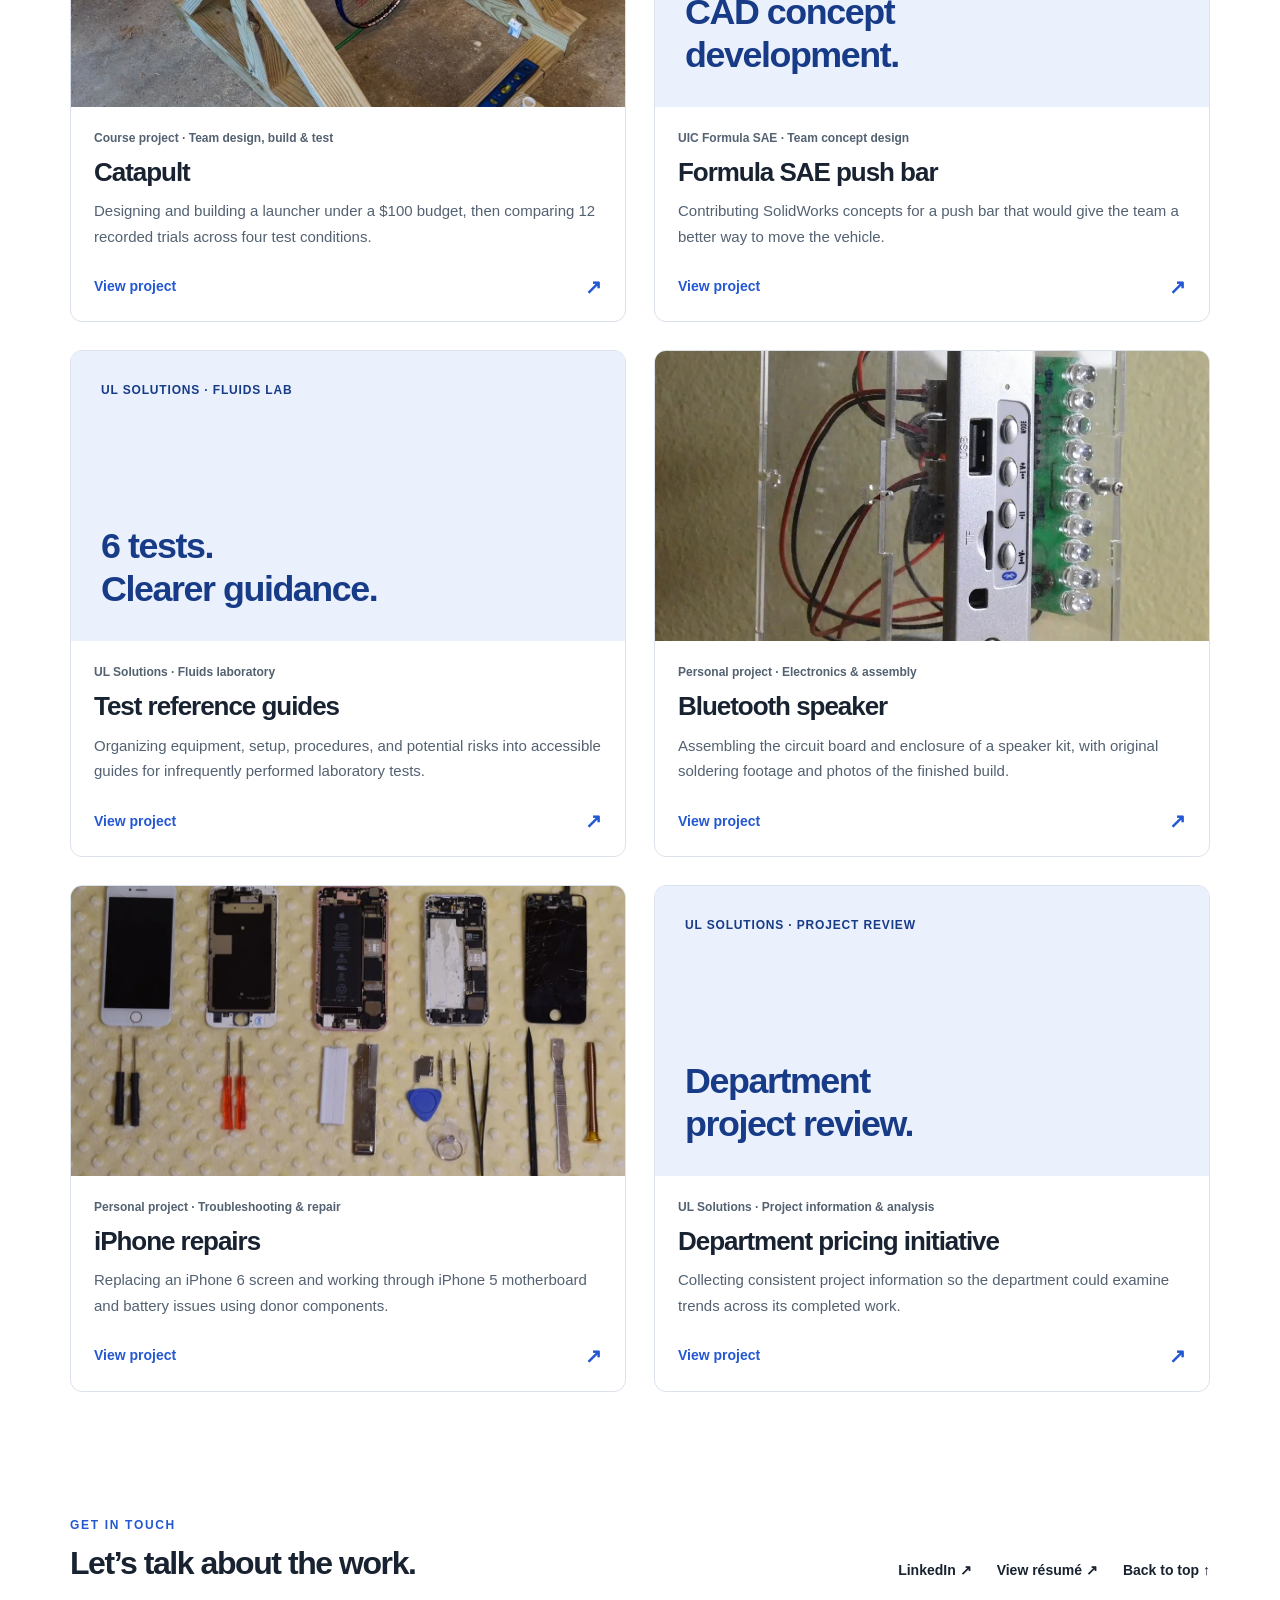
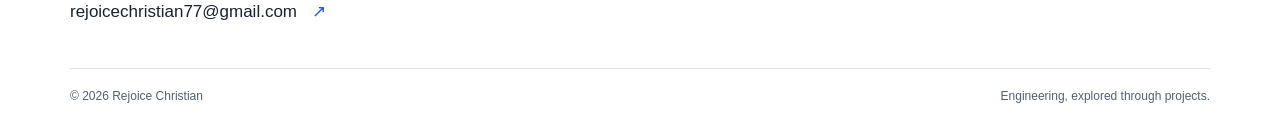
==== commit 32aeb600: "Add ME 347 Project 2 and complete self-contained project case studies Bring each project's descripti" ====
--- a/index.html
+++ b/index.html
@@ -4,10 +4,10 @@
   <meta charset="UTF-8">
   <meta name="viewport" content="width=device-width, initial-scale=1">
   <title>Rejoice Christian | Engineering Portfolio</title>
-  <meta name="description" content="Meet Rejoice Christian and explore his engineering projects: a 3D-printed gear fidget, team-built catapult, iPhone repairs, Bluetooth speaker, and industry work.">
+  <meta name="description" content="Rejoice Christian’s engineering portfolio, featuring structural FEA, mechanical design, prototyping, laboratory documentation, and personal builds.">
   <meta name="theme-color" content="#2458d3">
   <link rel="icon" href="assets/favicon.svg" type="image/svg+xml">
-  <link rel="stylesheet" href="styles.css">
+  <link rel="stylesheet" href="styles.css?v=projects-2">
   <link rel="preload" as="image" href="assets/rejoice-christian-headshot.webp">
 </head>
 <body id="top">
@@ -39,96 +39,43 @@
       </div>
     </section>
 
-    <section class="section" id="work" aria-labelledby="projects-title">
-      <div class="container">
-        <div class="section-heading">
-          <div><p class="eyebrow">Selected projects</p><h2 id="projects-title">Learning through making.</h2></div>
-          <p>Design projects, personal builds, and repairs.<br class="desktop-break"> A closer look at the work behind each one.</p>
-        </div>
-        <div class="project-grid">
-          <article class="project-card">
-            <a class="project-card-link" href="projects/gear-fidget.html">
-              <div class="project-cover gear-cover"><img src="assets/projects/gear-fidget-build.webp" width="1050" height="1400" alt="Rejoice holding the printed gear fidget with the lid removed to show the gears" loading="lazy"></div>
-              <div class="project-card-copy">
-                <p class="project-type">ME 347 · Design &amp; prototyping</p>
-                <h3>15:1 gear-ratio fidget</h3>
-                <p>Developing a mechanical fidget through sketches, CAD prototypes, and 3D printing, with lessons in gear clearance and tooth engagement.</p>
-                <span class="project-link">View project <span aria-hidden="true">↗</span></span>
-              </div>
-            </a>
-          </article>
-          <article class="project-card">
-            <a class="project-card-link" href="projects/catapult.html">
-              <div class="project-cover"><img src="assets/projects/catapult-frame.webp" width="1200" height="1202" alt="Wooden catapult frame during the team build" loading="lazy"></div>
-              <div class="project-card-copy">
-                <p class="project-type">Course project · Team build</p>
-                <h3>Catapult</h3>
-                <p>Designing and building a tennis-ball launcher with a $100 budget, common hand tools, and mechanical power.</p>
-                <span class="project-link">View project <span aria-hidden="true">↗</span></span>
-              </div>
-            </a>
-          </article>
-          <article class="project-card">
-            <a class="project-card-link" href="projects/iphone.html">
-              <div class="project-cover"><img src="assets/projects/iphone-repair.webp" width="1008" height="1128" alt="An opened iPhone with its display powered on during a repair" loading="lazy"></div>
-              <div class="project-card-copy">
-                <p class="project-type">Personal project · Repair</p>
-                <h3>iPhone repairs</h3>
-                <p>Exploring the internals of the iPhone 5 and 6 through screen replacement, troubleshooting, and donor parts.</p>
-                <span class="project-link">View project <span aria-hidden="true">↗</span></span>
-              </div>
-            </a>
-          </article>
-          <article class="project-card">
-            <a class="project-card-link" href="projects/speaker.html">
-              <div class="project-cover speaker-cover"><img src="assets/projects/speaker-build.webp" width="954" height="1500" alt="Assembled Bluetooth speaker kit in its clear enclosure" loading="lazy"></div>
-              <div class="project-card-copy">
-                <p class="project-type">Personal project · Kit build</p>
-                <h3>Bluetooth speaker</h3>
-                <p>Building a working speaker from a DIY kit while learning component identification, soldering, and assembly.</p>
-                <span class="project-link">View project <span aria-hidden="true">↗</span></span>
-              </div>
-            </a>
-          </article>
-        </div>
+    <section class="section" id="work" aria-labelledby="projects-title"><div class="container">
+      <div class="section-heading"><div><p class="eyebrow">Selected projects</p><h2 id="projects-title">Engineering in practice.</h2></div><p>Design, analysis, and physical builds,<br class="desktop-break"> followed by laboratory work and personal repairs.</p></div>
+      <div class="project-grid">
+          <article class="project-card"><a class="project-card-link" href="projects/mast-arm.html">
+            <div class="project-cover analysis-cover"><img src="assets/projects/mast-arm-analysis.webp" width="1428" height="695" alt="ANSYS model of the trussed traffic mast arm beside its mesh quality plot" loading="lazy"></div>
+            <div class="project-card-copy"><p class="project-type">ME 347 Project 2 · Structural design &amp; FEA</p><h3>Traffic mast-arm design</h3><p>A SolidWorks and ANSYS study of wind loading, structural reinforcement, safety factor, and material tradeoffs.</p><span class="project-link">View project <span aria-hidden="true">↗</span></span></div>
+          </a></article>
+          <article class="project-card"><a class="project-card-link" href="projects/gear-fidget.html">
+            <div class="project-cover mechanism-cover"><img src="assets/projects/gear-fidget-demo-poster.webp" width="816" height="368" alt="Side view of the printed gear fidget with its internal gear train visible" loading="lazy"></div>
+            <div class="project-card-copy"><p class="project-type">ME 347 · Mechanism design &amp; prototyping</p><h3>15:1 gear-ratio fidget</h3><p>Developing a compact gear mechanism and learning from clearance, alignment, and tooth-skipping issues in the printed prototype.</p><span class="project-link">View project <span aria-hidden="true">↗</span></span></div>
+          </a></article>
+          <article class="project-card"><a class="project-card-link" href="projects/catapult.html">
+            <div class="project-cover "><img src="assets/projects/catapult-assembly.webp" width="1200" height="1200" alt="Assembled wooden catapult with its PVC axle and tennis-racket launch mechanism" loading="lazy"></div>
+            <div class="project-card-copy"><p class="project-type">Course project · Team design, build &amp; test</p><h3>Catapult</h3><p>Designing and building a launcher under a $100 budget, then comparing 12 recorded trials across four test conditions.</p><span class="project-link">View project <span aria-hidden="true">↗</span></span></div>
+          </a></article>
+          <article class="project-card"><a class="project-card-link" href="projects/sae-push-bar.html">
+            <div class="project-cover project-cover--text" aria-hidden="true"><span>UIC Formula SAE</span><strong>CAD concept<br>development.</strong></div>
+            <div class="project-card-copy"><p class="project-type">UIC Formula SAE · Team concept design</p><h3>Formula SAE push bar</h3><p>Contributing SolidWorks concepts for a push bar that would give the team a better way to move the vehicle.</p><span class="project-link">View project <span aria-hidden="true">↗</span></span></div>
+          </a></article>
+          <article class="project-card"><a class="project-card-link" href="projects/test-reference-guides.html">
+            <div class="project-cover project-cover--text" aria-hidden="true"><span>UL Solutions · Fluids lab</span><strong>6 tests.<br>Clearer guidance.</strong></div>
+            <div class="project-card-copy"><p class="project-type">UL Solutions · Fluids laboratory</p><h3>Test reference guides</h3><p>Organizing equipment, setup, procedures, and potential risks into accessible guides for infrequently performed laboratory tests.</p><span class="project-link">View project <span aria-hidden="true">↗</span></span></div>
+          </a></article>
+          <article class="project-card"><a class="project-card-link" href="projects/speaker.html">
+            <div class="project-cover speaker-cover"><img src="assets/projects/speaker-build.webp" width="954" height="1500" alt="The completed Bluetooth speaker in its clear acrylic enclosure" loading="lazy"></div>
+            <div class="project-card-copy"><p class="project-type">Personal project · Electronics &amp; assembly</p><h3>Bluetooth speaker</h3><p>Assembling the circuit board and enclosure of a speaker kit, with original soldering footage and photos of the finished build.</p><span class="project-link">View project <span aria-hidden="true">↗</span></span></div>
+          </a></article>
+          <article class="project-card"><a class="project-card-link" href="projects/iphone.html">
+            <div class="project-cover "><img src="assets/projects/iphone-parts.webp" width="1200" height="792" alt="Disassembled iPhones, displays, and repair tools arranged on a work surface" loading="lazy"></div>
+            <div class="project-card-copy"><p class="project-type">Personal project · Troubleshooting &amp; repair</p><h3>iPhone repairs</h3><p>Replacing an iPhone 6 screen and working through iPhone 5 motherboard and battery issues using donor components.</p><span class="project-link">View project <span aria-hidden="true">↗</span></span></div>
+          </a></article>
+          <article class="project-card"><a class="project-card-link" href="projects/pricing-initiative.html">
+            <div class="project-cover project-cover--text" aria-hidden="true"><span>UL Solutions · Project review</span><strong>Department<br>project review.</strong></div>
+            <div class="project-card-copy"><p class="project-type">UL Solutions · Project information &amp; analysis</p><h3>Department pricing initiative</h3><p>Collecting consistent project information so the department could examine trends across its completed work.</p><span class="project-link">View project <span aria-hidden="true">↗</span></span></div>
+          </a></article>
       </div>
-    </section>
-
-    <section class="section industry-section" aria-labelledby="team-title">
-      <div class="container">
-        <div class="section-heading">
-          <div><p class="eyebrow">More project work</p><h2 id="team-title">Team &amp; industry projects.</h2></div>
-          <p>Applying engineering thinking with teammates,<br class="desktop-break"> technicians, and engineers.</p>
-        </div>
-        <div class="project-accordion">
-          <details class="project-detail">
-            <summary><span class="project-number" aria-hidden="true">01</span><span><span class="project-type">UIC Formula SAE · Design concepts</span><span class="detail-title">Vehicle push bar</span></span><span class="expand-icon" aria-hidden="true">+</span></summary>
-            <div class="detail-body">
-              <div><h3>The challenge</h3><p>Explore a safer way to move the Formula SAE car without pushing directly on its frame.</p></div>
-              <div><h3>My contribution</h3><p>I worked with teammates to develop different push-bar concepts in SolidWorks and discuss how each design could support moving the vehicle.</p></div>
-              <div><h3>What I practiced</h3><p>CAD modeling, comparing design concepts, and communicating ideas within a team. My involvement focused on concept development.</p></div>
-            </div>
-          </details>
-          <details class="project-detail">
-            <summary><span class="project-number" aria-hidden="true">02</span><span><span class="project-type">UL Solutions · Fluids laboratory</span><span class="detail-title">Test reference guides</span></span><span class="expand-icon" aria-hidden="true">+</span></summary>
-            <div class="detail-body">
-              <div><h3>The challenge</h3><p>Infrequently performed tests created knowledge gaps. Technicians needed clearer guidance to connect the standards, datasheets, and practical setup requirements.</p></div>
-              <div><h3>My contribution</h3><p>I created digital reference guides for six tests, combining the associated UL standards, Test Data Sheets, and lab technician guidance. The guides covered equipment, setup, procedures, and potential risks.</p></div>
-              <div><h3>The deliverable</h3><p>Standardized reference materials designed to make test information easier to find and support knowledge retention across the lab.</p></div>
-            </div>
-          </details>
-          <details class="project-detail">
-            <summary><span class="project-number" aria-hidden="true">03</span><span><span class="project-type">UL Solutions · Project analysis</span><span class="detail-title">Pricing initiative</span></span><span class="expand-icon" aria-hidden="true">+</span></summary>
-            <div class="detail-body">
-              <div><h3>The goal</h3><p>Help the department understand patterns across its completed projects as part of a pricing initiative.</p></div>
-              <div><h3>My contribution</h3><p>I reviewed completed projects and filled out structured surveys containing project information to support the team’s analysis.</p></div>
-              <div><h3>What I practiced</h3><p>Reviewing records carefully, organizing information consistently, and connecting project details to broader business questions.</p></div>
-            </div>
-          </details>
-        </div>
-        <p class="confidentiality-note">UL Solutions projects are described at a high level to respect confidentiality. Internal documents, test details, and company data are not shared.</p>
-      </div>
-    </section>
+    </div></section>
   </main>
   <footer class="site-footer" id="contact">
     <div class="container footer-top">
--- a/styles.css
+++ b/styles.css
@@ -58,6 +58,12 @@
 .project-cover img { width: 100%; height: 290px; object-fit: cover; object-position: center 58%; transition: transform .25s ease; }
 .speaker-cover img { object-position: center 69%; }
 .gear-cover img { object-position: center 69%; }
+.analysis-cover img, .mechanism-cover img { object-fit: contain; object-position: center; }
+.analysis-cover { background: #252a31; }
+.mechanism-cover { background: #eeeae4; }
+.project-cover--text { min-height: 290px; padding: 30px; display: flex; flex-direction: column; justify-content: space-between; gap: 24px; background: #eaf0fc; color: #173b87; }
+.project-cover--text > span { font-size: 12px; font-weight: 650; letter-spacing: .07em; text-transform: uppercase; }
+.project-cover--text > strong { font-size: clamp(26px, 2.8vw, 38px); letter-spacing: -.04em; line-height: 1.2; font-weight: 600; }
 .project-card:hover .project-cover img { transform: scale(1.025); }
 .project-card-copy { display: flex; flex-direction: column; flex-grow: 1; padding: 22px 23px 23px; }
 .project-type { display: block; font-size: 12px; font-weight: 600; color: var(--muted); line-height: 1.5; }
@@ -118,6 +124,42 @@
 .project-pagination span { color: var(--muted); font-size: 12px; font-weight: 400; display: block; margin-bottom: 4px; }
 .project-pagination .next-project { text-align: right; }
 .project-page .site-footer { background: var(--paper); border-top: 1px solid var(--line); }
+/* Complete project stories: all supporting content stays on the page. */
+.project-story { max-width: 980px; margin-inline: auto; }
+.story-section { margin-top: 42px; }
+.story-section:first-child { margin-top: 0; }
+.story-section h2 { font-size: 28px; line-height: 1.25; letter-spacing: -.035em; font-weight: 650; margin-bottom: 17px; }
+.story-section > p { font-size: 17px; line-height: 1.8; color: var(--muted); }
+.story-section > p + p { margin-top: 14px; }
+.story-figure { margin-top: 24px; }
+.story-image { border: 1px solid var(--line); border-radius: 10px; overflow: hidden; background: var(--paper); }
+.story-image img { width: 100%; height: auto; max-height: 650px; object-fit: contain; }
+.story-gallery { display: grid; grid-template-columns: repeat(2, minmax(0, 1fr)); gap: 25px; margin-top: 24px; }
+.story-gallery .story-figure { margin-top: 0; }
+.story-gallery .story-image img { height: 420px; }
+.story-video video { display: block; width: 100%; max-height: 560px; border: 1px solid var(--line); border-radius: 10px; background: #111827; }
+.result-strip { display: grid; grid-template-columns: repeat(3, minmax(0, 1fr)); gap: 25px; padding: 25px 28px; margin: 0; background: var(--paper); border: 1px solid var(--line); border-radius: 10px; }
+.result-strip dt { font-size: 12px; color: var(--muted); margin-bottom: 7px; }
+.result-strip dd { margin: 0; font-size: 30px; letter-spacing: -.04em; line-height: 1.2; color: var(--blue); font-weight: 650; }
+.table-scroll { width: 100%; overflow-x: auto; border: 1px solid var(--line); border-radius: 9px; margin: 24px 0; }
+.table-scroll:focus-visible { outline: 3px solid var(--blue); outline-offset: 4px; }
+.table-scroll table { width: 100%; border-collapse: collapse; font-size: 14px; line-height: 1.55; }
+.table-scroll caption { text-align: left; font-size: 14px; font-weight: 650; padding: 15px 18px; color: var(--ink); background: var(--paper); border-bottom: 1px solid var(--line); }
+.table-scroll th, .table-scroll td { padding: 12px 17px; border-bottom: 1px solid var(--line); text-align: left; vertical-align: top; }
+.table-scroll thead th { font-weight: 650; color: var(--ink); background: #f9fafc; }
+.table-scroll tbody th { font-weight: 600; color: var(--ink); }
+.table-scroll td { color: var(--muted); }
+.table-scroll tr:last-child th, .table-scroll tr:last-child td { border-bottom: 0; }
+.story-section > .table-note { font-size: 13px; line-height: 1.65; margin-top: -10px; margin-bottom: 18px; }
+.story-list { padding-left: 23px; margin: 18px 0 0; color: var(--muted); font-size: 17px; line-height: 1.8; }
+.story-list li + li { margin-top: 7px; }
+.story-steps { list-style: none; counter-reset: story-step; padding: 0; margin: 22px 0 0; display: grid; gap: 22px; }
+.story-steps li { counter-increment: story-step; display: grid; grid-template-columns: 34px 1fr; column-gap: 15px; }
+.story-steps li::before { content: counter(story-step, decimal-leading-zero); color: var(--blue); font-size: 13px; font-weight: 650; grid-column: 1; grid-row: 1 / 3; padding-top: 4px; }
+.story-steps h3 { font-size: 18px; font-weight: 650; margin-bottom: 5px; }
+.story-steps p { color: var(--muted); font-size: 16px; line-height: 1.8; }
+.source-note { margin-top: 30px; padding-top: 20px; border-top: 1px solid var(--line); font-size: 13px; line-height: 1.7; color: var(--muted); }
+.equation { white-space: nowrap; font-weight: 600; color: var(--ink); }
 @media (max-width: 980px) {
   .about-layout { column-gap: 48px; }
   .about-story .lead { font-size: 18px; }
@@ -127,6 +169,7 @@
   .desktop-break { display: none; }
   .project-grid { gap: 18px; }
   .project-cover img { height: 210px; }
+  .project-cover--text { min-height: 210px; padding: 23px; }
   .project-card-copy { padding: 20px; }
   .project-card h3 { font-size: 24px; }
   .footer-top { align-items: start; }
@@ -153,6 +196,7 @@
   .section-heading h2 { max-width: 580px; }
   .project-grid { grid-template-columns: 1fr; gap: 24px; }
   .project-cover img { height: clamp(230px, 55vw, 360px); }
+  .project-cover--text { min-height: 230px; }
   .project-card-copy { padding: 23px; }
   .project-card h3 { font-size: 28px; }
   .project-card-copy > p:not(.project-type) { max-width: 570px; font-size: 16px; }
@@ -175,6 +219,15 @@
   .case-layout { grid-template-columns: 1fr; gap: 34px; }
   .case-image img { max-height: 610px; }
   .gallery .case-image img { height: 330px; }
+  .story-section { margin-top: 32px; }
+  .story-section h2 { font-size: 25px; margin-bottom: 13px; }
+  .story-section > p, .story-list { font-size: 16px; }
+  .story-gallery { gap: 20px; }
+  .story-gallery .story-image img { height: 320px; }
+  .result-strip { padding: 20px; gap: 15px; }
+  .result-strip dd { font-size: 25px; }
+  .table-scroll table { min-width: 520px; font-size: 13px; }
+  .table-scroll th, .table-scroll td { padding: 11px 13px; }
 }
 @media (max-width: 470px) {
   html { scroll-padding-top: 124px; }
@@ -199,6 +252,11 @@
   .gallery { grid-template-columns: 1fr; }
   .gallery .case-image img { height: auto; max-height: 560px; }
   .project-pagination { font-size: 14px; gap: 20px; }
+  .story-gallery { grid-template-columns: 1fr; }
+  .story-gallery .story-image img { height: auto; max-height: 530px; }
+  .result-strip { grid-template-columns: 1fr; gap: 18px; }
+  .result-strip dt { margin-bottom: 3px; }
+  .result-strip dd { font-size: 28px; }
 }
 @media (prefers-reduced-motion: reduce) {
   html { scroll-behavior: auto; }
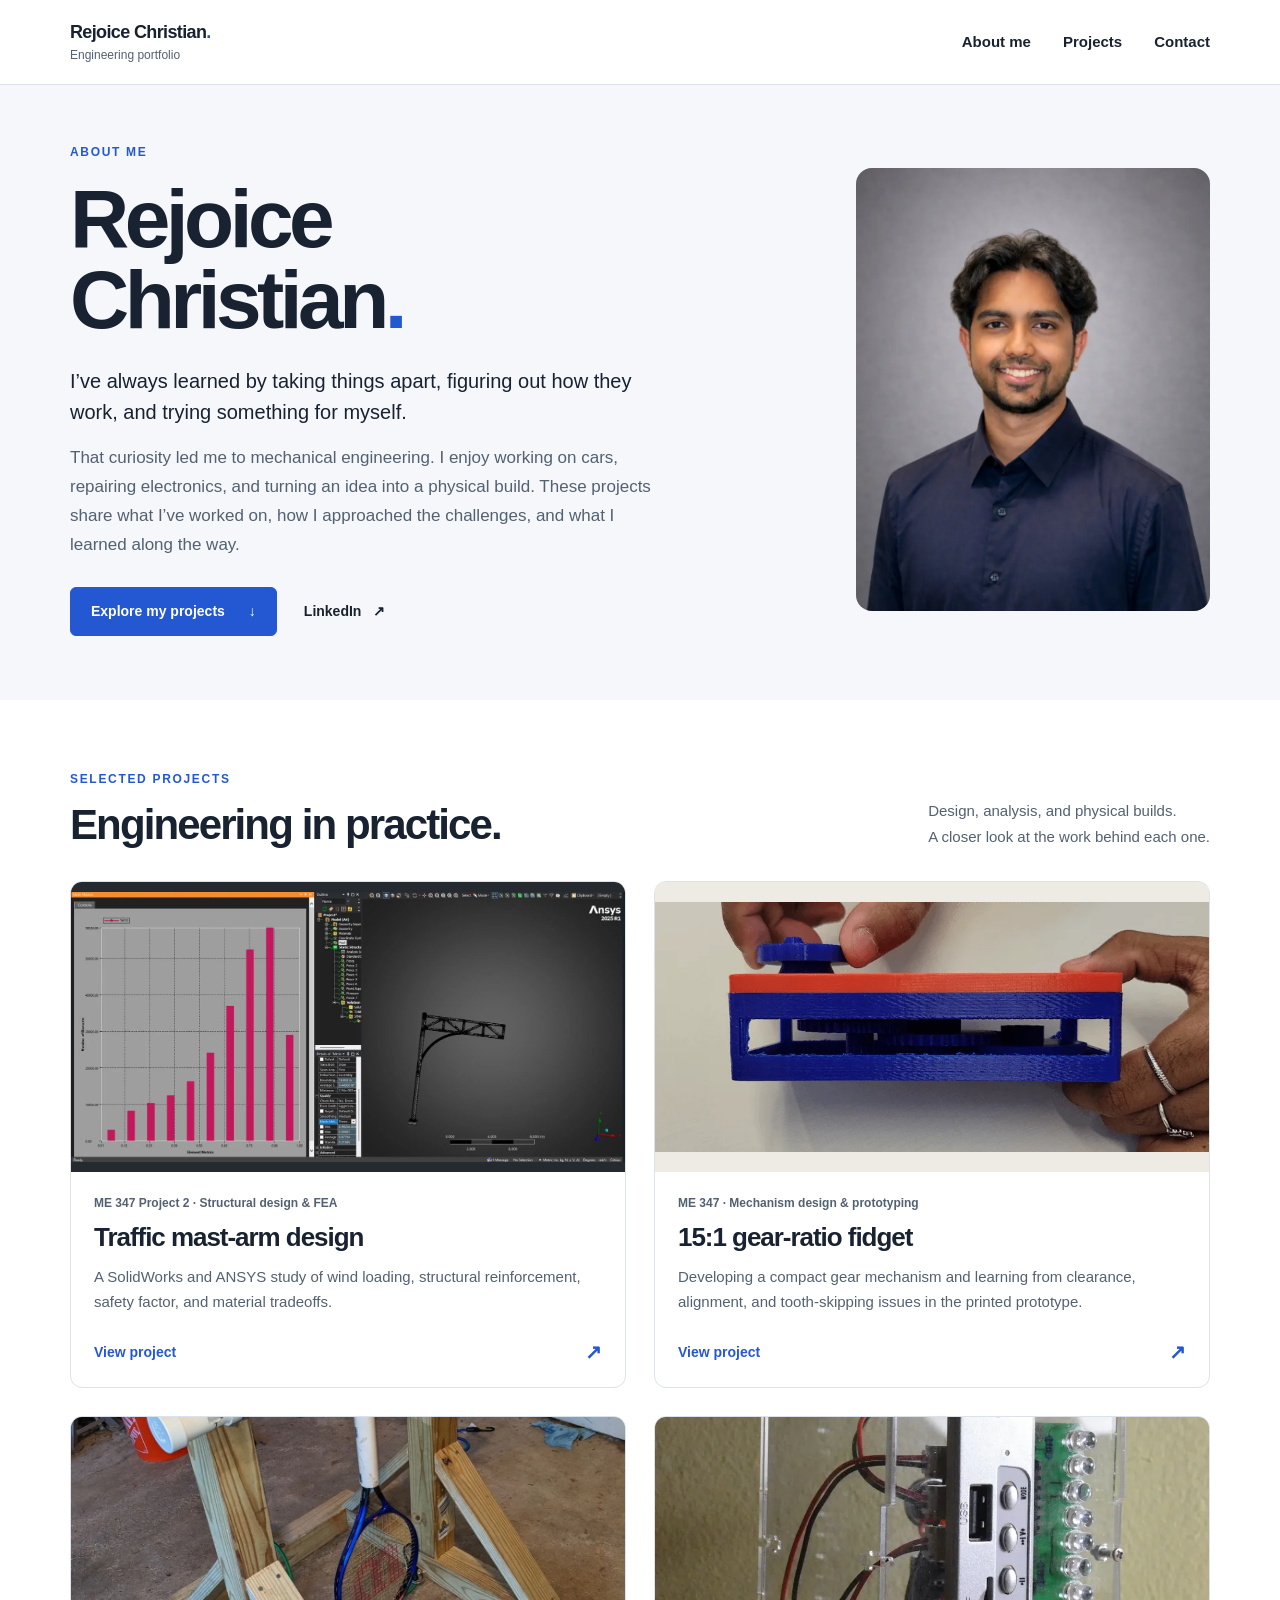
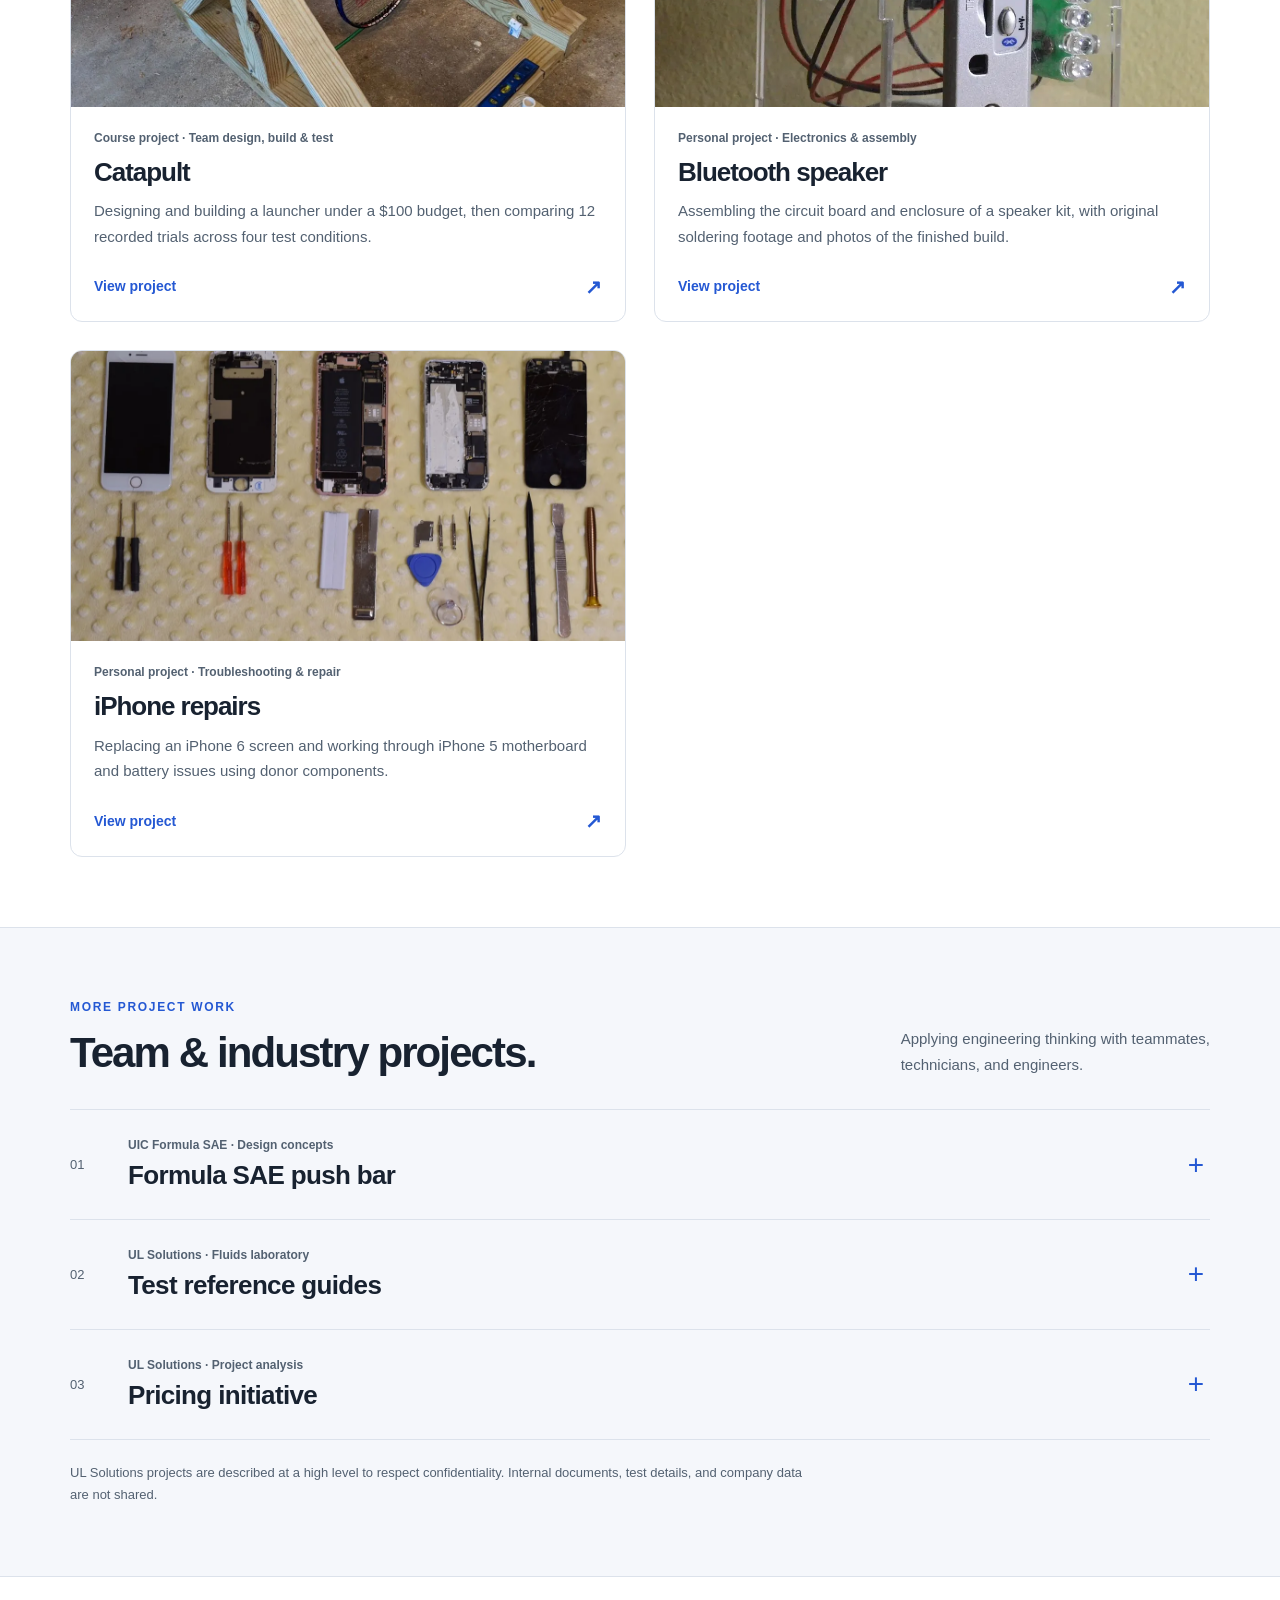
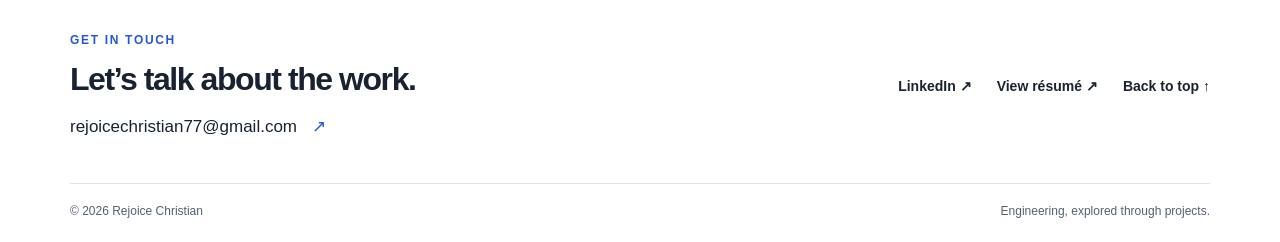
==== commit a0b874ca: "Restore compact team and industry projects below the main portfolio Present Formula SAE and both UL " ====
--- a/index.html
+++ b/index.html
@@ -40,7 +40,7 @@
     </section>
 
     <section class="section" id="work" aria-labelledby="projects-title"><div class="container">
-      <div class="section-heading"><div><p class="eyebrow">Selected projects</p><h2 id="projects-title">Engineering in practice.</h2></div><p>Design, analysis, and physical builds,<br class="desktop-break"> followed by laboratory work and personal repairs.</p></div>
+      <div class="section-heading"><div><p class="eyebrow">Selected projects</p><h2 id="projects-title">Engineering in practice.</h2></div><p>Design, analysis, and physical builds.<br class="desktop-break"> A closer look at the work behind each one.</p></div>
       <div class="project-grid">
           <article class="project-card"><a class="project-card-link" href="projects/mast-arm.html">
             <div class="project-cover analysis-cover"><img src="assets/projects/mast-arm-analysis.webp" width="1428" height="695" alt="ANSYS model of the trussed traffic mast arm beside its mesh quality plot" loading="lazy"></div>
@@ -54,14 +54,6 @@
             <div class="project-cover "><img src="assets/projects/catapult-assembly.webp" width="1200" height="1200" alt="Assembled wooden catapult with its PVC axle and tennis-racket launch mechanism" loading="lazy"></div>
             <div class="project-card-copy"><p class="project-type">Course project · Team design, build &amp; test</p><h3>Catapult</h3><p>Designing and building a launcher under a $100 budget, then comparing 12 recorded trials across four test conditions.</p><span class="project-link">View project <span aria-hidden="true">↗</span></span></div>
           </a></article>
-          <article class="project-card"><a class="project-card-link" href="projects/sae-push-bar.html">
-            <div class="project-cover project-cover--text" aria-hidden="true"><span>UIC Formula SAE</span><strong>CAD concept<br>development.</strong></div>
-            <div class="project-card-copy"><p class="project-type">UIC Formula SAE · Team concept design</p><h3>Formula SAE push bar</h3><p>Contributing SolidWorks concepts for a push bar that would give the team a better way to move the vehicle.</p><span class="project-link">View project <span aria-hidden="true">↗</span></span></div>
-          </a></article>
-          <article class="project-card"><a class="project-card-link" href="projects/test-reference-guides.html">
-            <div class="project-cover project-cover--text" aria-hidden="true"><span>UL Solutions · Fluids lab</span><strong>6 tests.<br>Clearer guidance.</strong></div>
-            <div class="project-card-copy"><p class="project-type">UL Solutions · Fluids laboratory</p><h3>Test reference guides</h3><p>Organizing equipment, setup, procedures, and potential risks into accessible guides for infrequently performed laboratory tests.</p><span class="project-link">View project <span aria-hidden="true">↗</span></span></div>
-          </a></article>
           <article class="project-card"><a class="project-card-link" href="projects/speaker.html">
             <div class="project-cover speaker-cover"><img src="assets/projects/speaker-build.webp" width="954" height="1500" alt="The completed Bluetooth speaker in its clear acrylic enclosure" loading="lazy"></div>
             <div class="project-card-copy"><p class="project-type">Personal project · Electronics &amp; assembly</p><h3>Bluetooth speaker</h3><p>Assembling the circuit board and enclosure of a speaker kit, with original soldering footage and photos of the finished build.</p><span class="project-link">View project <span aria-hidden="true">↗</span></span></div>
@@ -70,12 +62,44 @@
             <div class="project-cover "><img src="assets/projects/iphone-parts.webp" width="1200" height="792" alt="Disassembled iPhones, displays, and repair tools arranged on a work surface" loading="lazy"></div>
             <div class="project-card-copy"><p class="project-type">Personal project · Troubleshooting &amp; repair</p><h3>iPhone repairs</h3><p>Replacing an iPhone 6 screen and working through iPhone 5 motherboard and battery issues using donor components.</p><span class="project-link">View project <span aria-hidden="true">↗</span></span></div>
           </a></article>
-          <article class="project-card"><a class="project-card-link" href="projects/pricing-initiative.html">
-            <div class="project-cover project-cover--text" aria-hidden="true"><span>UL Solutions · Project review</span><strong>Department<br>project review.</strong></div>
-            <div class="project-card-copy"><p class="project-type">UL Solutions · Project information &amp; analysis</p><h3>Department pricing initiative</h3><p>Collecting consistent project information so the department could examine trends across its completed work.</p><span class="project-link">View project <span aria-hidden="true">↗</span></span></div>
-          </a></article>
       </div>
     </div></section>
+
+    <section class="section industry-section" id="additional-projects" aria-labelledby="team-title">
+      <div class="container">
+        <div class="section-heading">
+          <div><p class="eyebrow">More project work</p><h2 id="team-title">Team &amp; industry projects.</h2></div>
+          <p>Applying engineering thinking with teammates,<br class="desktop-break"> technicians, and engineers.</p>
+        </div>
+        <div class="project-accordion">
+          <details class="project-detail" id="sae-push-bar">
+            <summary><span class="project-number" aria-hidden="true">01</span><span><span class="project-type">UIC Formula SAE · Design concepts</span><span class="detail-title">Formula SAE push bar</span></span><span class="expand-icon" aria-hidden="true">+</span></summary>
+            <div class="detail-body">
+              <div><h3>The challenge</h3><p>Explore a safer way to move the Formula SAE car without pushing directly on its frame.</p></div>
+              <div><h3>My contribution</h3><p>I worked with teammates to develop different push-bar concepts in SolidWorks and discuss how each design could support moving the vehicle.</p></div>
+              <div><h3>What I practiced</h3><p>CAD modeling, comparing design concepts, and communicating ideas within a team. My involvement focused on concept development.</p></div>
+            </div>
+          </details>
+          <details class="project-detail" id="test-reference-guides">
+            <summary><span class="project-number" aria-hidden="true">02</span><span><span class="project-type">UL Solutions · Fluids laboratory</span><span class="detail-title">Test reference guides</span></span><span class="expand-icon" aria-hidden="true">+</span></summary>
+            <div class="detail-body">
+              <div><h3>The challenge</h3><p>Infrequently performed tests created knowledge gaps. Technicians needed clearer guidance to connect the standards, datasheets, and practical setup requirements.</p></div>
+              <div><h3>My contribution</h3><p>I created digital reference guides for six tests, combining the associated UL standards, Test Data Sheets, and lab technician guidance. The guides covered equipment, setup, procedures, and potential risks.</p></div>
+              <div><h3>The deliverable</h3><p>Standardized reference materials designed to make test information easier to find and support knowledge retention across the lab.</p></div>
+            </div>
+          </details>
+          <details class="project-detail" id="pricing-initiative">
+            <summary><span class="project-number" aria-hidden="true">03</span><span><span class="project-type">UL Solutions · Project analysis</span><span class="detail-title">Pricing initiative</span></span><span class="expand-icon" aria-hidden="true">+</span></summary>
+            <div class="detail-body">
+              <div><h3>The goal</h3><p>Help the department understand patterns across its completed projects as part of a pricing initiative.</p></div>
+              <div><h3>My contribution</h3><p>I reviewed completed projects and filled out structured surveys containing project information to support the team’s analysis.</p></div>
+              <div><h3>What I practiced</h3><p>Reviewing records carefully, organizing information consistently, and connecting project details to broader business questions.</p></div>
+            </div>
+          </details>
+        </div>
+        <p class="confidentiality-note">UL Solutions projects are described at a high level to respect confidentiality. Internal documents, test details, and company data are not shared.</p>
+      </div>
+    </section>
   </main>
   <footer class="site-footer" id="contact">
     <div class="container footer-top">
